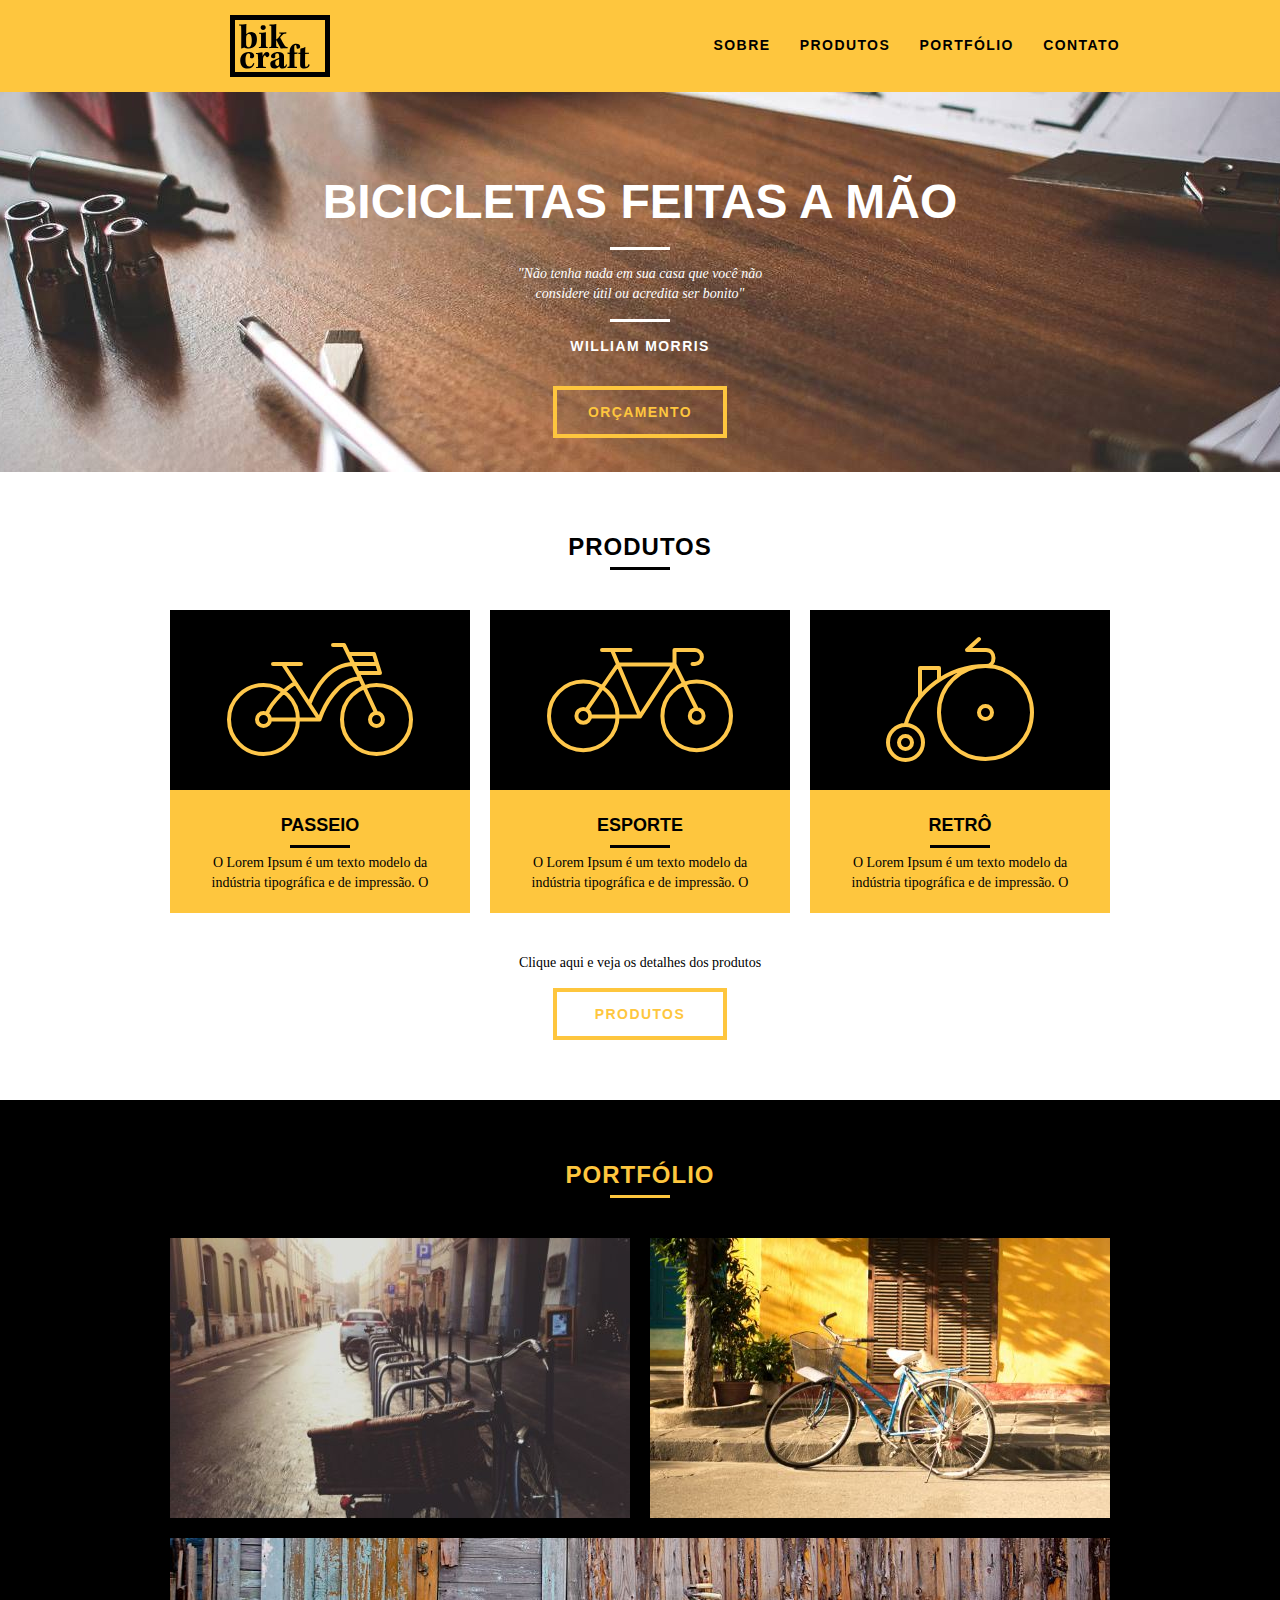
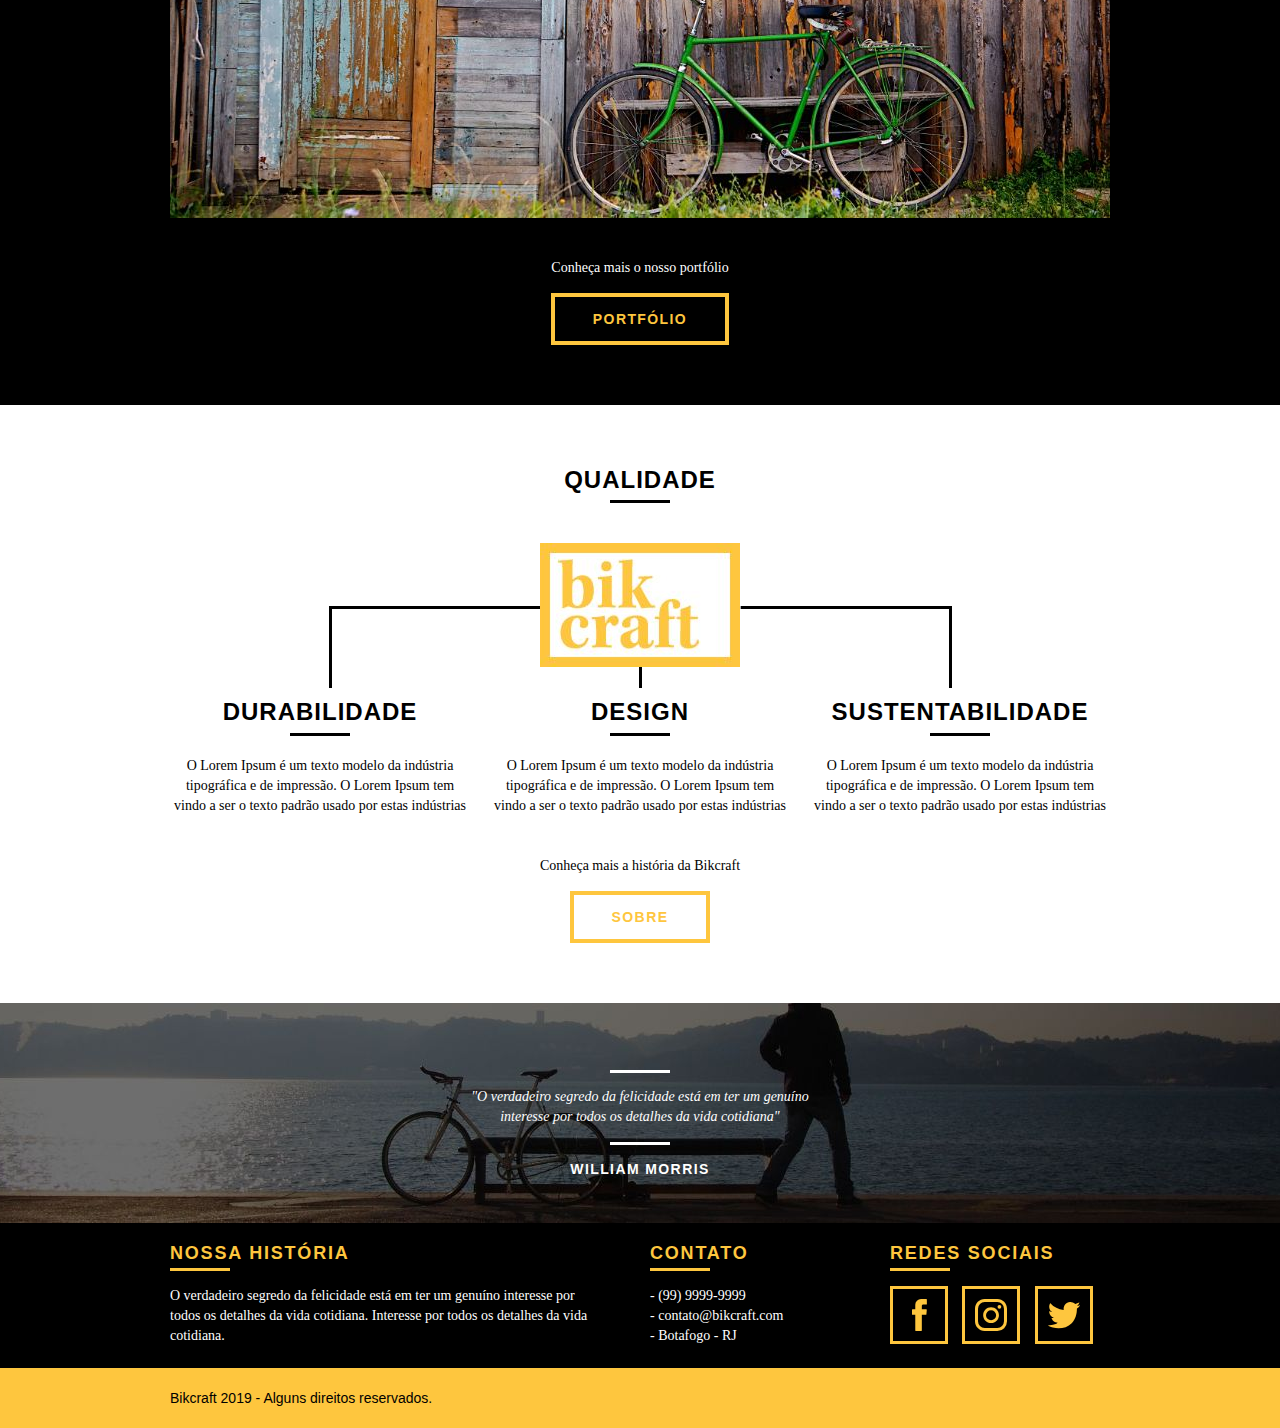
==== index.html @ 3cb81346 "Home: Footer completo" ====
<!DOCTYPE html>
<html lang="pt-br">
  <head>
    <meta charset="UTF-8" />
    <meta http-equiv="X-UA-Compatible" content="IE=edge" />
    <meta name="viewport" content="width=device-width, initial-scale=1.0" />
    <title>Bikcraft</title>
    <link rel="stylesheet" href="css/normalize.css" />
    <link rel="stylesheet" href="css/reset.css" />
    <link rel="stylesheet" href="css/grid.css" />
    <link rel="stylesheet" href="css/style.css" />
  </head>
  <body>
    <header class="header">
      <div class="container">
        <a href="index.html" class="grid-4">
          <img src="img/bikcraft.svg" alt="Bikcraft" />
        </a>
        <nav class="header_menu" class="grid-12">
          <ul>
            <li><a href="sobre.html">Sobre</a></li>
            <li><a href="produtos.html">Produtos</a></li>
            <li><a href="portfolio.html">Portfólio</a></li>
            <li><a href="contato.html">Contato</a></li>
          </ul>
        </nav>
      </div>
    </header>
    <section class="introducao">
      <div class="container">
        <h1>Bicicletas feitas a mão</h1>
        <blockquote class="quote-externo">
          <p>
            "Não tenha nada em sua casa que você não considere útil ou acredita
            ser bonito"
          </p>
          <cite>William Morris</cite>
        </blockquote>
        <a href="contato.html" class="btn">Orçamento</a>
      </div>
    </section>
    <section class="produtos">
      <div class="container">
        <h2>Produtos</h2>
        <div class="grid-1-3">
          <div class="produtos-lista">
            <div class="imagem-produto">
              <img src="img/produtos/passeio.svg" alt="Passeio" />
            </div>
            <div class="descricao-produto">
              <h3>Passeio</h3>
              <p>
                O Lorem Ipsum é um texto modelo da indústria tipográfica e de
                impressão. O
              </p>
            </div>
          </div>
        </div>

        <div class="grid-1-3">
          <div class="produtos-lista">
            <div class="imagem-produto">
              <img src="img/produtos/esporte.svg" alt="Esporte" />
            </div>
            <div class="descricao-produto">
              <h3>Esporte</h3>
              <p>
                O Lorem Ipsum é um texto modelo da indústria tipográfica e de
                impressão. O
              </p>
            </div>
          </div>
        </div>

        <div class="grid-1-3">
          <div class="produtos-lista">
            <div class="imagem-produto">
              <img src="img/produtos/retro.svg" alt="Retrô" />
            </div>
            <div class="descricao-produto">
              <h3>Retrô</h3>
              <p>
                O Lorem Ipsum é um texto modelo da indústria tipográfica e de
                impressão. O
              </p>
            </div>
          </div>
        </div>

        <div class="grid-16 call-action">
          <p>Clique aqui e veja os detalhes dos produtos</p>
          <a href="produtos.html" class="btn btn-preto">Produtos</a>
        </div>
      </div>
    </section>
    <section class="portfolio">
      <div class="container">
        <h2>Portfólio</h2>
        <div class="grid-8">
          <img src="img/portfolio/retro.jpg" alt="Bicicleta Retrô" />
        </div>
        <div class="grid-8">
          <img src="img/portfolio/passeio.jpg" alt="Bicicleta Passeio" />
        </div>
        <div class="grid-16">
          <img src="img/portfolio/esporte.jpg" alt="Bicicleta Esporte" />
        </div>
        <div class="grid-16 call-action">
          <p>Conheça mais o nosso portfólio</p>
          <a href="portfolio.html" class="btn">Portfólio</a>
        </div>
      </div>
    </section>
    <section class="qualidade container">
      <h2>Qualidade</h2>
      <img src="img/bikcraft.jpg" alt="Linhas" />
      <div class="lista-qualidade">
        <div class="grid-1-3">
          <h3>Durabilidade</h3>
          <p>
            O Lorem Ipsum é um texto modelo da indústria tipográfica e de
            impressão. O Lorem Ipsum tem vindo a ser o texto padrão usado por
            estas indústrias
          </p>
        </div>
        <div class="grid-1-3">
          <h3>Design</h3>
          <p>
            O Lorem Ipsum é um texto modelo da indústria tipográfica e de
            impressão. O Lorem Ipsum tem vindo a ser o texto padrão usado por
            estas indústrias
          </p>
        </div>
        <div class="grid-1-3">
          <h3>Sustentabilidade</h3>
          <p>
            O Lorem Ipsum é um texto modelo da indústria tipográfica e de
            impressão. O Lorem Ipsum tem vindo a ser o texto padrão usado por
            estas indústrias
          </p>
        </div>
      </div>

      <div class="grid-16 call-action">
        <p>Conheça mais a história da Bikcraft</p>
        <a href="sobre.html" class="btn btn-preto">Sobre</a>
      </div>
    </section>
    <section class="quebra-texto">
      <blockquote class="quote-externo container">
        <p>
          "O verdadeiro segredo da felicidade está em ter um genuíno<br />
          interesse por todos os detalhes da vida cotidiana"
        </p>
        <cite>William Morris</cite>
      </blockquote>
    </section>
    <footer>
      <div class="footer">
        <div class="container">
          <div class="grid-8 footer-historia">
            <h3>Nossa história</h3>
            <p>
              O verdadeiro segredo da felicidade está em ter um genuíno
              interesse por todos os detalhes da vida cotidiana. Interesse por
              todos os detalhes da vida cotidiana.
            </p>
          </div>

          <div class="grid-4 footer-contato">
            <h3>Contato</h3>
            <ul>
              <li>- (99) 9999-9999</li>
              <li>- contato@bikcraft.com</li>
              <li>- Botafogo - RJ</li>
            </ul>
          </div>

          <div class="grid-4 footer-redes">
            <h3>Redes sociais</h3>
            <ul>
              <li>
                <a href="http://facebook.com/" target="_blank"
                  ><img src="img/redes-sociais/facebook.svg" alt="Facebook"
                /></a>
              </li>
              <li>
                <a href="http://instagram.com/" target="_blank"
                  ><img src="img/redes-sociais/instagram.svg" alt="Instagram"
                /></a>
              </li>
              <li>
                <a href="http://twitter.com/" target="_blank"
                  ><img src="img/redes-sociais/twitter.svg" alt="Twitter"
                /></a>
              </li>
            </ul>
          </div>
        </div>
      </div>

      <div class="copy">
        <div class="container">
          <p class="grid-16">Bikcraft 2019 - Alguns direitos reservados.</p>
        </div>
      </div>
    </footer>
  </body>
</html>
---- css/grid.css ----
*, *:before, *:after {
  -webkit-box-sizing: border-box; 
  -moz-box-sizing: border-box; 
  box-sizing: border-box;
}

.container {
	width: 960px;
	margin: 0 auto;
	padding: 0px;
	position: relative;
}

.container:after, .container:before {
	content: " ";
	display: table;
}

.container:after {
	clear: both;
}

.grid-1, .grid-2, .grid-3, .grid-4, .grid-5, .grid-6, .grid-7, .grid-8, .grid-9, .grid-10, .grid-11, .grid-12, .grid-13, .grid-14, .grid-15, .grid-16, .grid-1-3 {
	float: left;
	margin-left: 10px;
	margin-right: 10px;
}

.grid-1 	{width: 40px;}
.grid-2 	{width: 100px;}
.grid-3 	{width: 160px;}
.grid-4 	{width: 220px;}
.grid-5 	{width: 280px;}
.grid-6 	{width: 340px;}
.grid-7 	{width: 400px;}
.grid-8 	{width: 460px;}
.grid-9 	{width: 520px;}
.grid-10 	{width: 580px;}
.grid-11 	{width: 640px;}
.grid-12 	{width: 700px;}
.grid-13 	{width: 760px;}
.grid-14 	{width: 820px;}
.grid-15 	{width: 880px;}
.grid-16 	{width: 940px;}
.grid-1-3	{width: 300px;}
---- css/style.css ----
:root {
    --yellow: #FEC63E;
    --black: #000;
    --white: #FFF;
}

body {
    font-family: Arial, Helvetica, sans-serif;
}

a {
    transition: ease-in-out 0.3s;
}

p {
    font-family: Georgia, 'Times New Roman', Times, serif;
    font-size: 14px;
    line-height: 20px;
    color: var(--white);
}

h2, h3 {
    font-size: 24px;
    font-weight: bold;
    line-height: 30px;
    letter-spacing: 1px;
    text-transform: uppercase;
    text-align: center;
    margin-bottom: 40px;
}

h3 {
    text-align: unset;
}

h2::after, h3::after {
    content: '';
    display: block;
    width: 60px;
    height: 3px;
    background: var(--black);
    margin: 5px auto;
}


section:not(.introducao, .quebra-texto) {
    padding: 60px 0;
}

img {
    display: block;
    margin: 0 auto;
}

.btn {
    padding: 12px 31px;
    background-color: transparent;
    border: solid 4px var(--yellow);
    text-transform: uppercase;
    font-size: 14px;
    line-height: 20px;
    color: var(--yellow);
    font-weight: bold;
    letter-spacing: .1em;
    transition: ease-in-out 0.3s;
    display: inline-block;
}

.btn:hover {
    border-color: var(--white);
    color: var(--white);
}

.btn.btn-preto:hover {
    border-color: var(--black);
    color: var(--black);
}

.header {
    position: fixed;
    top: 0;
    width: 100%;
    background-color: var(--yellow);
    padding: 15px 0;
    z-index: 200;
}

.header_menu {
    text-align: right;
}

.header_menu ul li {
    display: inline-block;
    margin-left: 25px;
    margin-top: 20px;
}

.header_menu ul li a {
    color: var(--black);
    font-weight: bold;
    text-transform: uppercase;
    letter-spacing: .1em;
    font-size: 14px;
    line-height: 20px;
    padding: 10px 0;
}

.header_menu ul li a:hover {
    color: var(--white);
}

.introducao {
    width: 100%;
    height: 380px;
    background: url("../img/bg.jpg") no-repeat center;
    background-size: cover;
    margin-top: 92px;
    text-align: center;
}

.introducao h1 {
    color: var(--white);
    text-transform: uppercase;
    font-weight: bold;
    font-size: 48px;
    line-height: 60px;
    margin-top: 80px;
}

.quote-externo {
    max-width: 262px;
    margin: 12px auto;
    font-style: italic;
}

.quote-externo p::before, .quote-externo p::after {
    content: '';
    display: block;
    width: 60px;
    height: 3px;
    background: var(--white);
    margin: 14.5px auto;
}

.quote-externo cite {
    display: block;
    font-family: Arial, Helvetica, sans-serif;
    font-size: 14px;
    font-weight: bold;
    line-height: 20px;
    letter-spacing: .1em;
    font-style: normal;
    color: var(--white);
    text-transform: uppercase;
    margin-bottom: 30px;
}

.produtos .imagem-produto{
    background-color: var(--black);
    padding: 20px;
    text-align: center;
}

.produtos .descricao-produto {
    padding: 20px;
    text-align: center;
    background-color: var(--yellow);
}

.produtos .descricao-produto h3 {
    margin-bottom: 0;
    font-size: 18px;
    letter-spacing: normal;
}

.produtos p {
    color: var(--black);
    line-height: 20px;
}

.call-action {
    padding-top: 20px;
    text-align: center;
    clear: both;
}

.call-action p {
    margin: 20px 0 15px 0;
    line-height: 20px;
}

.call-action .btn{
    padding: 12px 38px;
}

.portfolio {
    width: 100%;
    background-color: var(--black);
}

.portfolio h2 {
    color: var(--yellow);
    margin-bottom: 20px;
}
.portfolio h2::after {
    background-color: var(--yellow);
}

.portfolio img:last-child {
    margin-top: 20px;
}

.qualidade::before {
    content: '';
    width: 634px;
    height: 83px;
    display: block;
    background: url("../img/linhas.svg") no-repeat center;
    position: absolute;
    top: 200px;
    right: 162.5px;
    z-index: -1;
}

.qualidade p {
    color: var(--black);
}

.qualidade h3 {
    margin-bottom: 20px;
}
.qualidade h3::after {
    margin: 6px auto;
}

.qualidade .lista-qualidade div {
    text-align: center;
    padding-top: 30px;
}

.quebra-texto {
    width: 100%;
    height: 220px;
    background: url("../img/bg-footer.jpg") no-repeat center;
    background-size: cover;
    text-align: center;
    padding-top: 40px;
}

.quebra-texto .quote-externo {
    max-width: 400px;
}

.footer {
    width: 100%;
    padding: 20px 0;
    background-color: var(--black);
    color: var(--white);
}

.footer h3 {
    font-size: 18px;
    line-height: 20px;
    letter-spacing: .1em;
    color: var(--yellow);
    margin-bottom: 15px;
}

.footer h3::after {
    margin: 5px 0 12px 0;
    background-color: var(--yellow);
}

.footer .footer-historia {
    padding-right: 40px;
}

.footer .footer-contato ul li {
    font-family: Georgia, 'Times New Roman', Times, serif;
    font-size: 14px;
    line-height: 20px;
}

.footer .footer-redes ul li {
    display: inline-block;
    margin-right: 10px;
}
.footer .footer-redes ul li a{
    border: 3px solid var(--yellow);
    display: block;
    padding: 10px;
}

.footer .footer-redes ul li a:hover{
    border-color: var(--white);
}

.copy {
    width: 100%;
    background-color: var(--yellow);
    padding: 20px 0;
}

.copy p{
    color: var(--black);
    font-family: Arial, Helvetica, sans-serif;
}
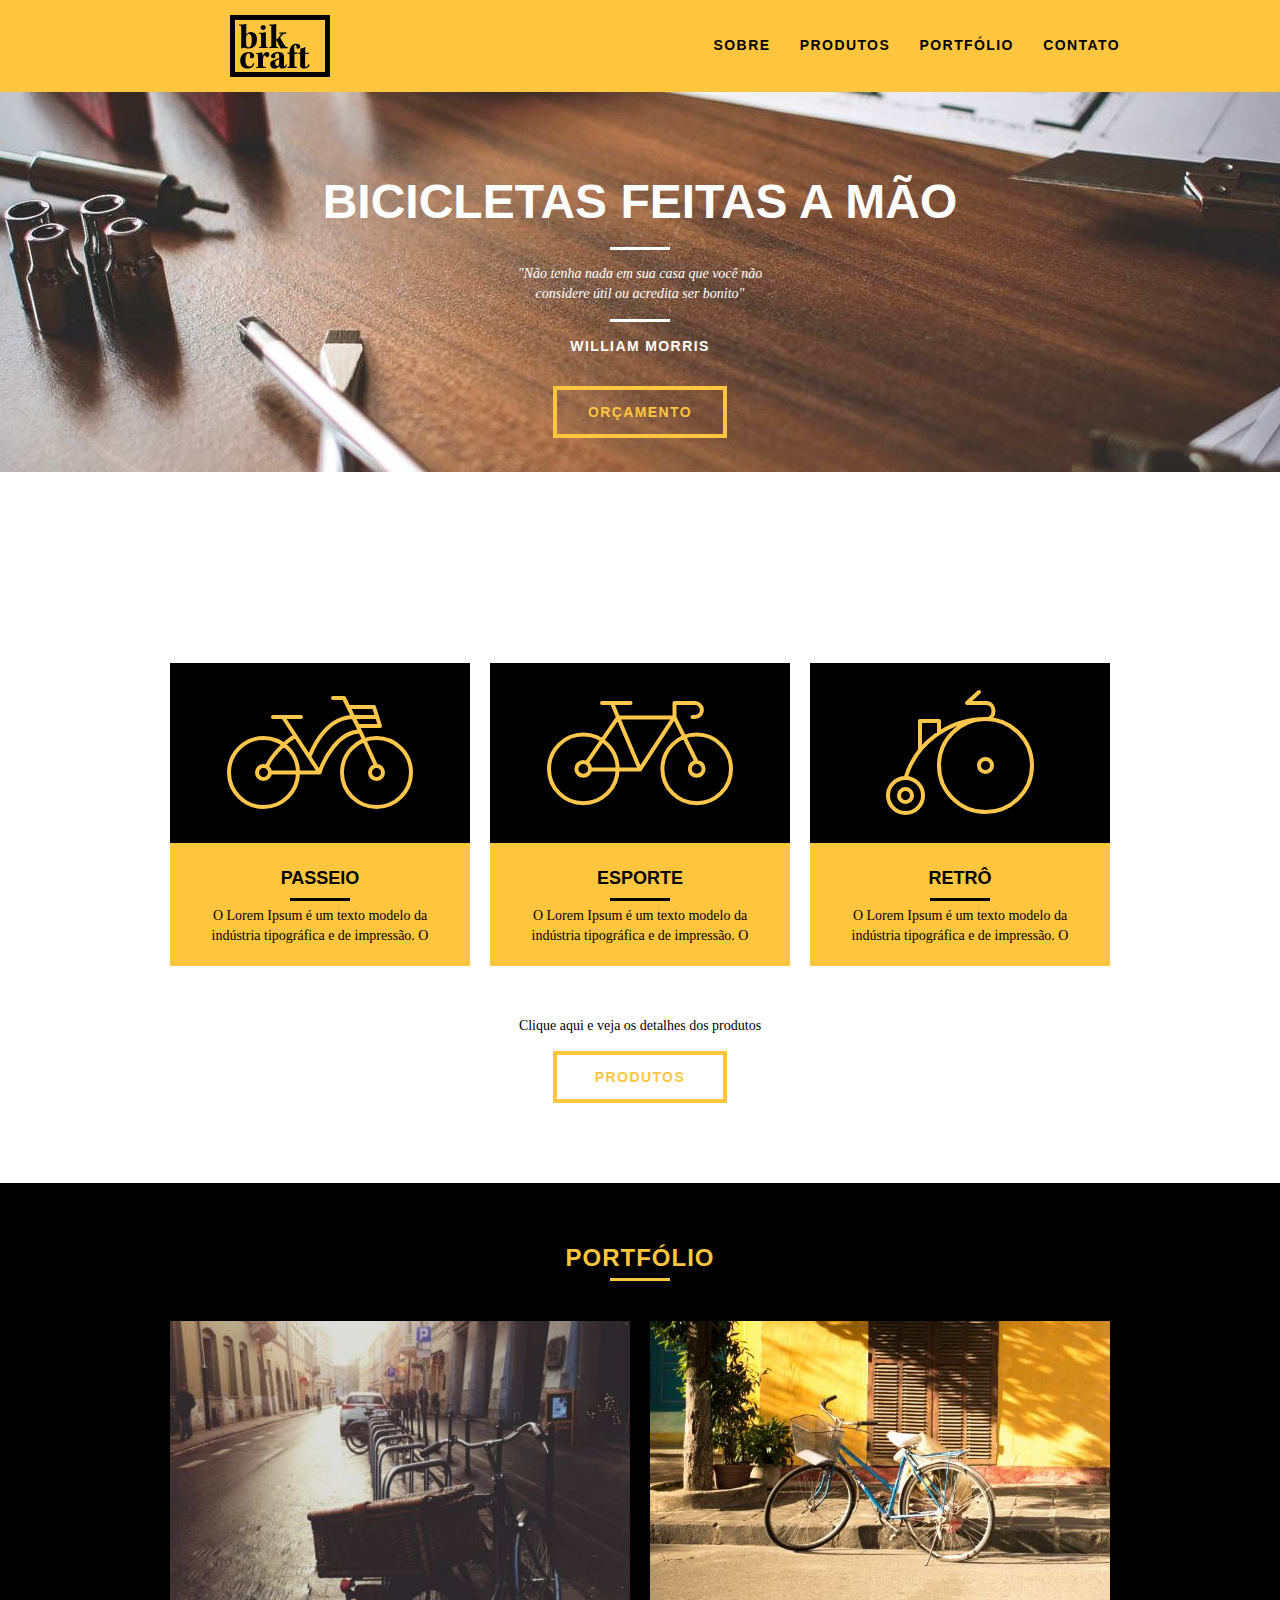
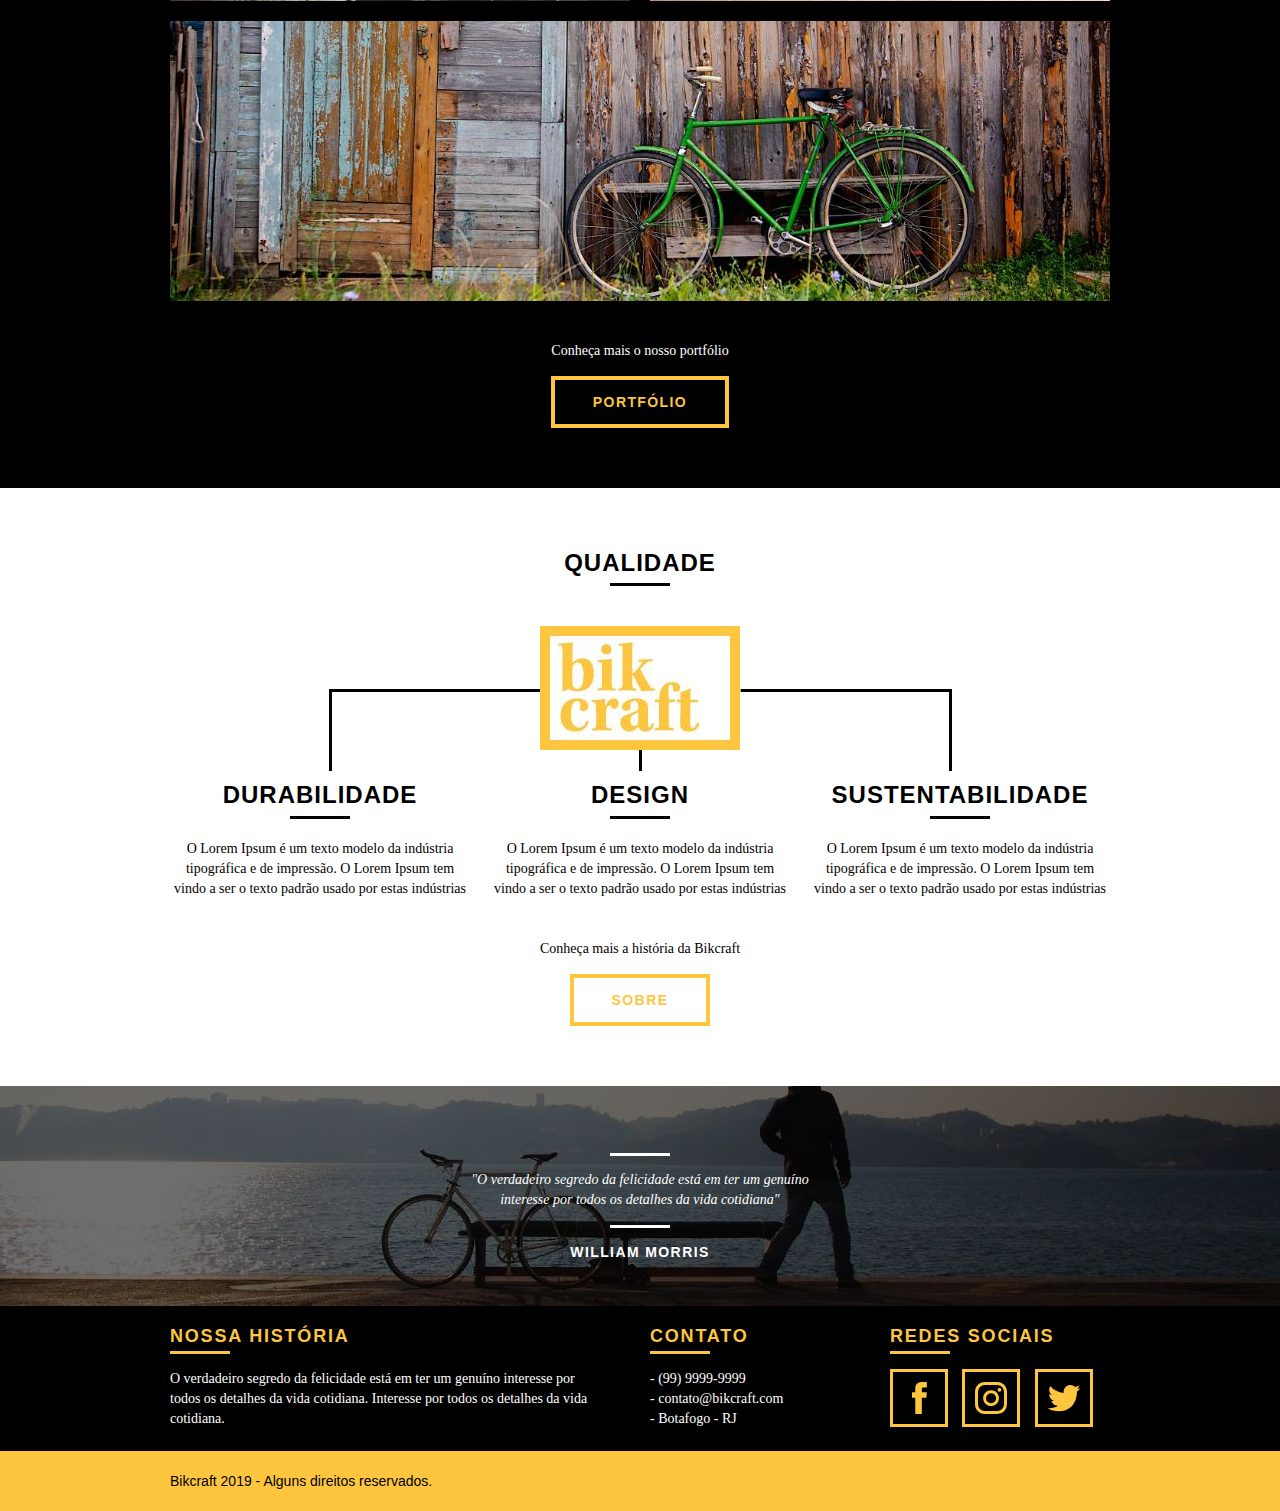
==== commit e7cb4491: "Página produtos: Informações" ====
--- a/index.html
+++ b/index.html
@@ -39,6 +39,7 @@
         <a href="contato.html" class="btn">Orçamento</a>
       </div>
     </section>
+    <div id="padding-section">
     <section class="produtos">
       <div class="container">
         <h2>Produtos</h2>
@@ -146,6 +147,7 @@
         <a href="sobre.html" class="btn btn-preto">Sobre</a>
       </div>
     </section>
+  </div>
     <section class="quebra-texto">
       <blockquote class="quote-externo container">
         <p>
--- a/css/style.css
+++ b/css/style.css
@@ -43,7 +43,7 @@
 }
 
 
-section:not(.introducao, .quebra-texto) {
+#padding-section section  {
     padding: 60px 0;
 }
 
@@ -109,6 +109,8 @@
     color: var(--white);
 }
 
+ul li a.menu-ativo {color: var(--white);}
+
 .introducao {
     width: 100%;
     height: 380px;
@@ -208,6 +210,10 @@
 
 .portfolio img:last-child {
     margin-top: 20px;
+}
+
+.qualidade {
+    padding: 60px 0;
 }
 
 .qualidade::before {
@@ -304,4 +310,198 @@
 .copy p{
     color: var(--black);
     font-family: Arial, Helvetica, sans-serif;
-}+}
+
+
+/* PÁGINA SOBRE */
+
+.sobre-introducao {
+    width: 100%;
+    height: 160px;
+    background: url("../img/bg-sobre.jpg") no-repeat center;
+    background-size: cover;
+    margin-top: 92px;
+    text-align: center;
+    padding: 40px 0;
+}
+
+.introducao-pags h1{
+    text-transform: uppercase;
+    font-size: 36px;
+    line-height: 40px;
+    font-weight: bold;
+    color: var(--white);
+}
+
+.introducao-pags h1::after{
+    content: '';
+    display: block;
+    width: 60px;
+    height: 3px;
+    background: var(--white);
+    margin: 5px auto 10px auto;
+}
+
+.sobre h2, .sobre h2::after {
+    text-align: start;
+    margin: 5px 0 10px 0;
+}
+
+.sobre div:first-child {
+    padding-right: 81px;
+    padding-bottom: 50px;
+}
+
+.sobre p{
+    font-size: 18px;
+    line-height: 25px;
+    color: var(--black);
+}
+
+.sobre ul{
+    font-family: Georgia, 'Times New Roman', Times, serif;
+    font-size: 18px;
+    line-height: 25px;
+}
+
+#sobre section.sobre {
+padding: 60px 0 10px 0;
+}
+
+/* PÁGINA PRODUTOS */
+
+.produtos h2 {
+    color: var(--white);
+    text-transform: uppercase;
+    font-weight: bold;
+    font-size: 36px;
+    letter-spacing: .1em;
+    line-height: 40px;
+}
+
+.produtos h2::after, .produtos h2::before {
+    content: '';
+    display: block;
+    width: 60px;
+    height: 3px;
+    background: var(--white);
+    margin: 5px auto;
+}
+
+.produtos-introducao {
+    width: 100%;
+    height: 160px;
+    background: url("../img/bg-produtos.jpg") no-repeat center;
+    background-size: cover;
+    margin-top: 92px;
+    text-align: center;
+    padding: 40px 0;
+}
+
+.produtos {
+    padding-top: 60px;
+}
+
+.produtos div {
+    padding: 10px 0;
+}
+
+.produtos .imagem-passeio {
+    background: url("../img/produtos/passeio-1.jpg") no-repeat center;
+    height: 280px;
+    text-align: center;
+    padding: 120px;
+}
+
+.produtos .icon-passeio {
+    background: url("../img/produtos/passeio.svg") no-repeat center;
+    background-color: var(--black);
+    height: 280px;
+}
+
+.produtos .imagem-passeio2 {
+    background: url("../img/produtos/passeio-2.jpg") no-repeat center;
+    background-color: var(--black);
+    height: 280px;
+}
+
+.produtos .texto-info {
+    background-color: var(--black);
+    padding: 0;
+}
+
+.produtos .texto-info p{
+    color: var(--white);
+    padding: 30px 30px 60px 30px;
+    line-height: 25px;
+    font-size: 18px;
+    height: 180px;
+}
+
+div .infos-produto {
+    padding: 0;
+    overflow: auto;
+}
+
+.infos-produto ul li{
+    float: left;
+    background-color: var(--yellow);
+    text-align: center;
+    text-transform: uppercase;
+    font-size: 18px;
+    font-weight: bold;
+    line-height: 20px;
+    width: 229px;
+    height: 49px;
+    padding: 15px 0;
+}
+
+.infos-produto ul li:nth-child(1), .infos-produto ul li:nth-child(2){
+    margin-bottom: 2px;
+}
+
+.infos-produto ul li:nth-child(even){  /* impares */
+    margin-left: 2px;
+}
+
+/* esporte */
+
+.produtos .imagem-esporte {
+    background: url("../img/produtos/esporte-1.jpg") no-repeat center;
+    height: 280px;
+    text-align: center;
+    padding: 120px;
+}
+
+.produtos .icon-esporte {
+    background: url("../img/produtos/esporte.svg") no-repeat center;
+    background-color: var(--black);
+    height: 280px;
+}
+
+.produtos .imagem-esporte2 {
+    background: url("../img/produtos/esporte-2.jpg") no-repeat center;
+    background-color: var(--black);
+    height: 280px;
+}
+
+/* retro */
+
+.produtos .imagem-retro {
+    background: url("../img/produtos/retro-1.jpg") no-repeat center;
+    height: 280px;
+    text-align: center;
+    padding: 120px;
+}
+
+.produtos .icon-retro {
+    background: url("../img/produtos/retro.svg") no-repeat center;
+    background-color: var(--black);
+    height: 280px;
+}
+
+.produtos .imagem-retro2 {
+    background: url("../img/produtos/retro-2.jpg") no-repeat center;
+    background-color: var(--black);
+    height: 280px;
+}
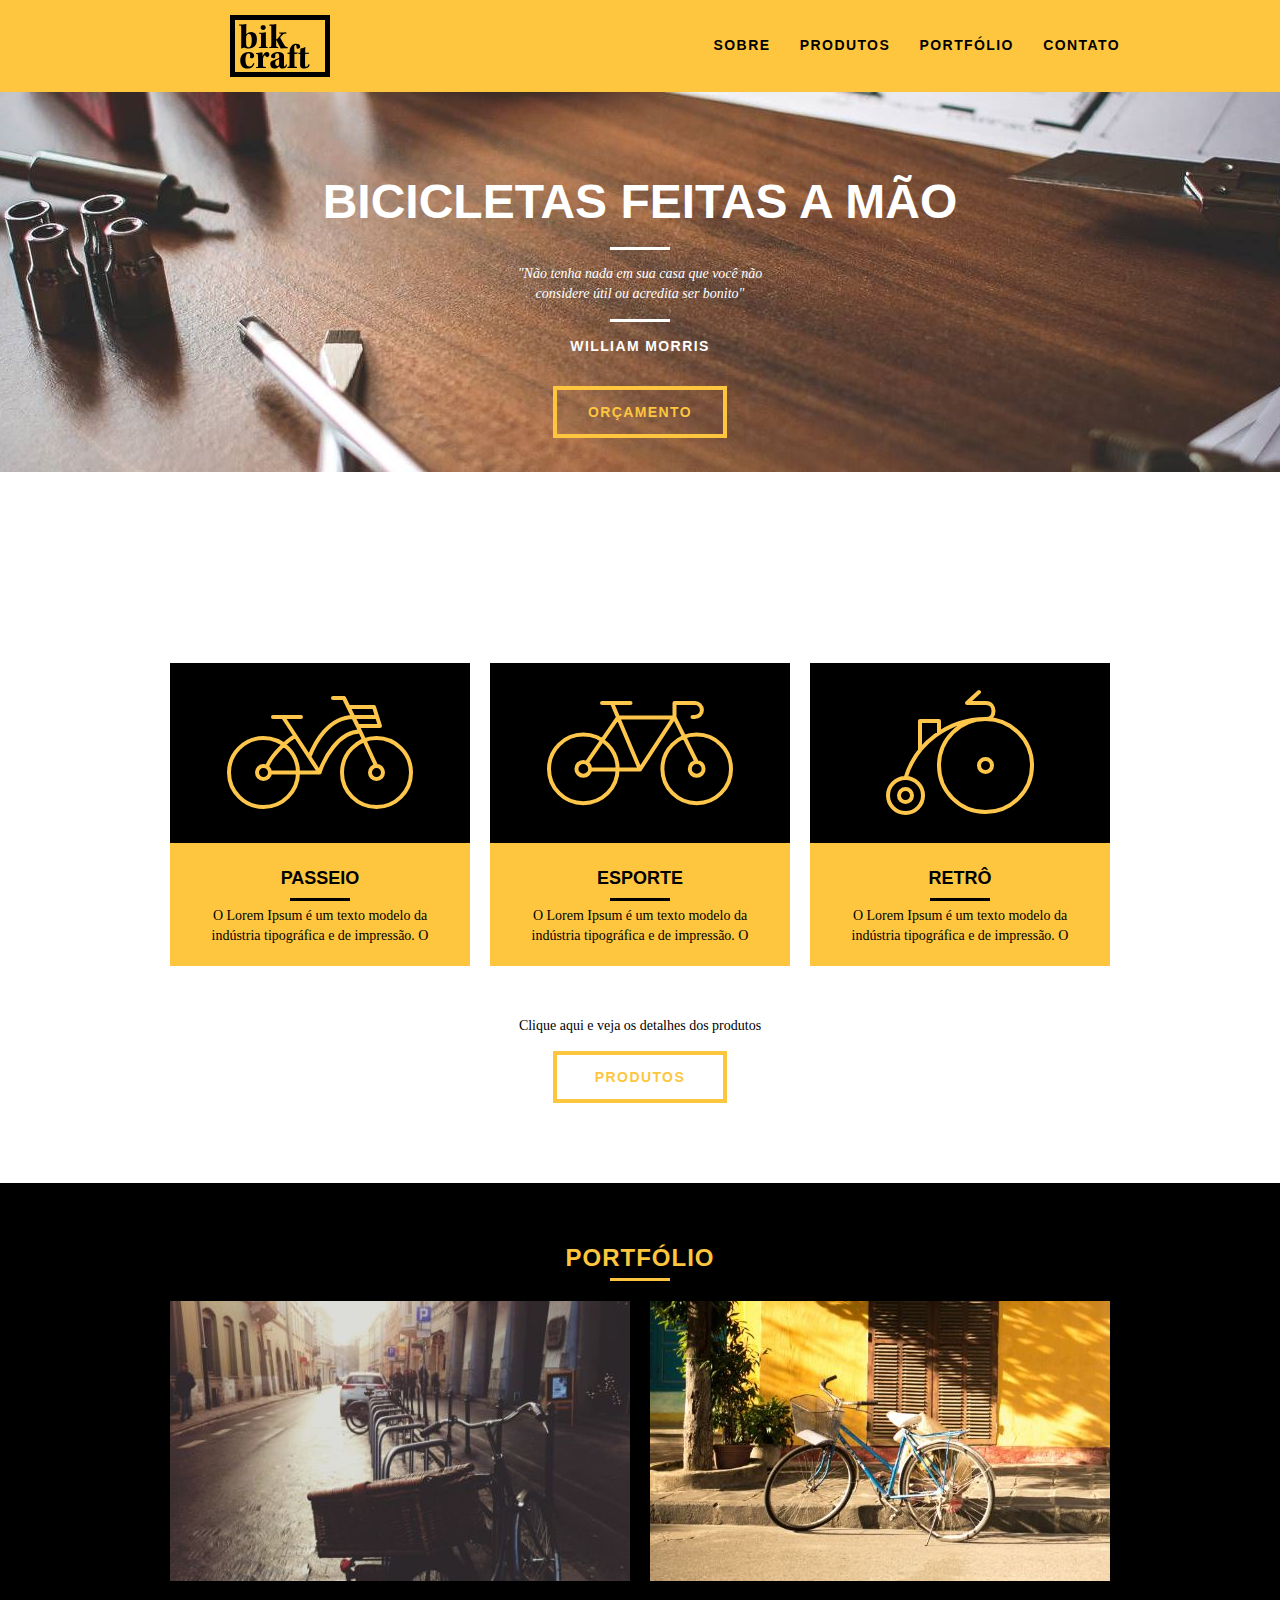
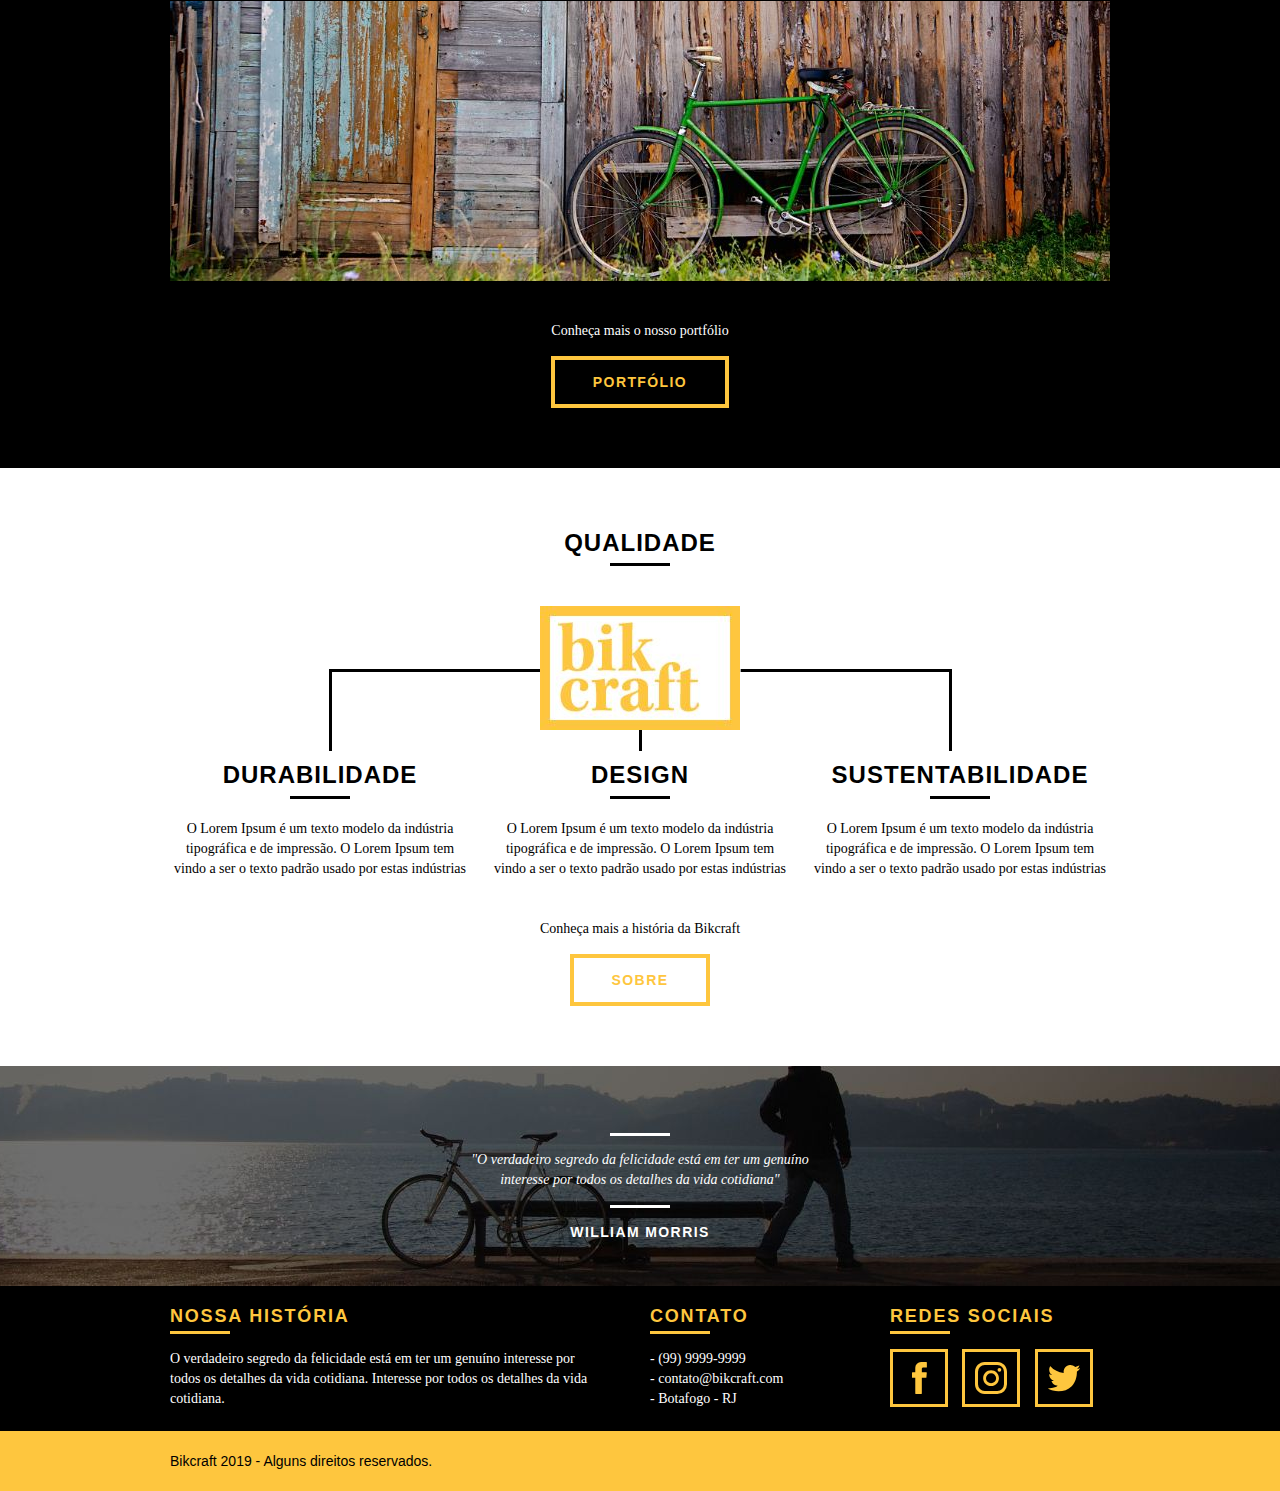
==== commit 57237f34: "Página de portfolio" ====
--- a/index.html
+++ b/index.html
@@ -104,7 +104,7 @@
           <img src="img/portfolio/passeio.jpg" alt="Bicicleta Passeio" />
         </div>
         <div class="grid-16">
-          <img src="img/portfolio/esporte.jpg" alt="Bicicleta Esporte" />
+          <img src="img/portfolio/esporte.jpg" alt="Bicicleta Esporte" class="img-esporte"/>
         </div>
         <div class="grid-16 call-action">
           <p>Conheça mais o nosso portfólio</p>
--- a/css/style.css
+++ b/css/style.css
@@ -208,7 +208,7 @@
     background-color: var(--yellow);
 }
 
-.portfolio img:last-child {
+img.img-esporte {
     margin-top: 20px;
 }
 
@@ -505,3 +505,141 @@
     background-color: var(--black);
     height: 280px;
 }
+
+/* orcamento */
+
+.orcamento {
+    padding: 40px 0;
+    margin-top: 60px;
+    background-color: var(--black);
+    width: 100%;
+}
+.orcamento h2 {
+    color: var(--yellow);
+}
+.orcamento h2::after {
+    background-color: var(--yellow);
+}
+.form {
+    padding-right: 60px;
+}
+.form label {
+    display: block;
+    color: var(--white);
+    font-family: Georgia, 'Times New Roman', Times, serif;
+    font-size: 18px;
+    line-height: 25px;
+    margin-bottom: 5px;
+}
+.form input {
+    display: block;
+    width: 100%;
+    margin-bottom: 10px;
+    border: 4px solid var(--yellow);
+    background-color: transparent;
+    color: var(--white);
+    padding: 7px 10px;
+    outline: none;
+    font-size: 14px;
+    font-family: Georgia, 'Times New Roman', Times, serif;
+}
+.form textarea {
+    display: block;
+    height: 120px;
+    width: 100%;
+    margin-bottom: 10px;
+    border: 4px solid var(--yellow);
+    background-color: transparent;
+    color: var(--white);
+    padding: 7px 10px;
+    outline: none;
+    font-size: 14px;
+    font-family: Georgia, 'Times New Roman', Times, serif;
+}
+
+.form button.btn {
+    padding: 7px 40px;
+    margin-top: 10px;
+    cursor: pointer;
+    clear: both;
+}
+
+.orcamento-dados {
+    color: var(--white);
+}
+
+.orcamento-dados h3{
+    margin: 0;
+    font-size: 18px;
+    line-height: 25px;
+    color: var(--yellow);
+    font-weight: bold;
+}
+
+.orcamento-dados span{
+    display: block;
+    font-size: 18px;
+    line-height: 30px;
+    font-family: Georgia, 'Times New Roman', Times, serif;
+}
+
+.orcamento-dados .dados-email {
+    margin-bottom: 40px;
+}
+
+.orcamento-dados ul {
+    padding-right: 60px;
+}
+
+.orcamento-dados ul li {
+    font-family: Georgia, 'Times New Roman', Times, serif;
+    font-size: 14px;
+    padding: 10px 15px;
+}
+
+.orcamento-dados ul li:nth-child(odd) {
+    background-color: #1d1d1d;
+}
+
+
+.orcamento-dados p {
+    margin: 8px 0;
+}
+
+/* porfólio */
+
+.portfolio-introducao {
+    width: 100%;
+    height: 160px;
+    background: url("../img/bg-portfolio.jpg") no-repeat center;
+    background-size: cover;
+    margin-top: 92px;
+    text-align: center;
+    padding: 40px 0;
+}
+
+#portfolio .portfolio {
+    padding: 40px 0;
+}
+
+#portfolio .quote-clientes {
+    padding: 60px 0;
+    max-width: 460px;
+    margin: 0 auto;
+}
+
+#portfolio .quote-clientes p{
+    color: var(--black);
+    font-size: 18px;
+    line-height: 25px;
+    text-align: center;
+    font-style: italic;
+    margin-bottom: 20px;
+}
+
+#portfolio .quote-clientes cite{
+    font-weight: bold;
+    font-size: 18px;
+    float: right;
+    font-style: normal;
+}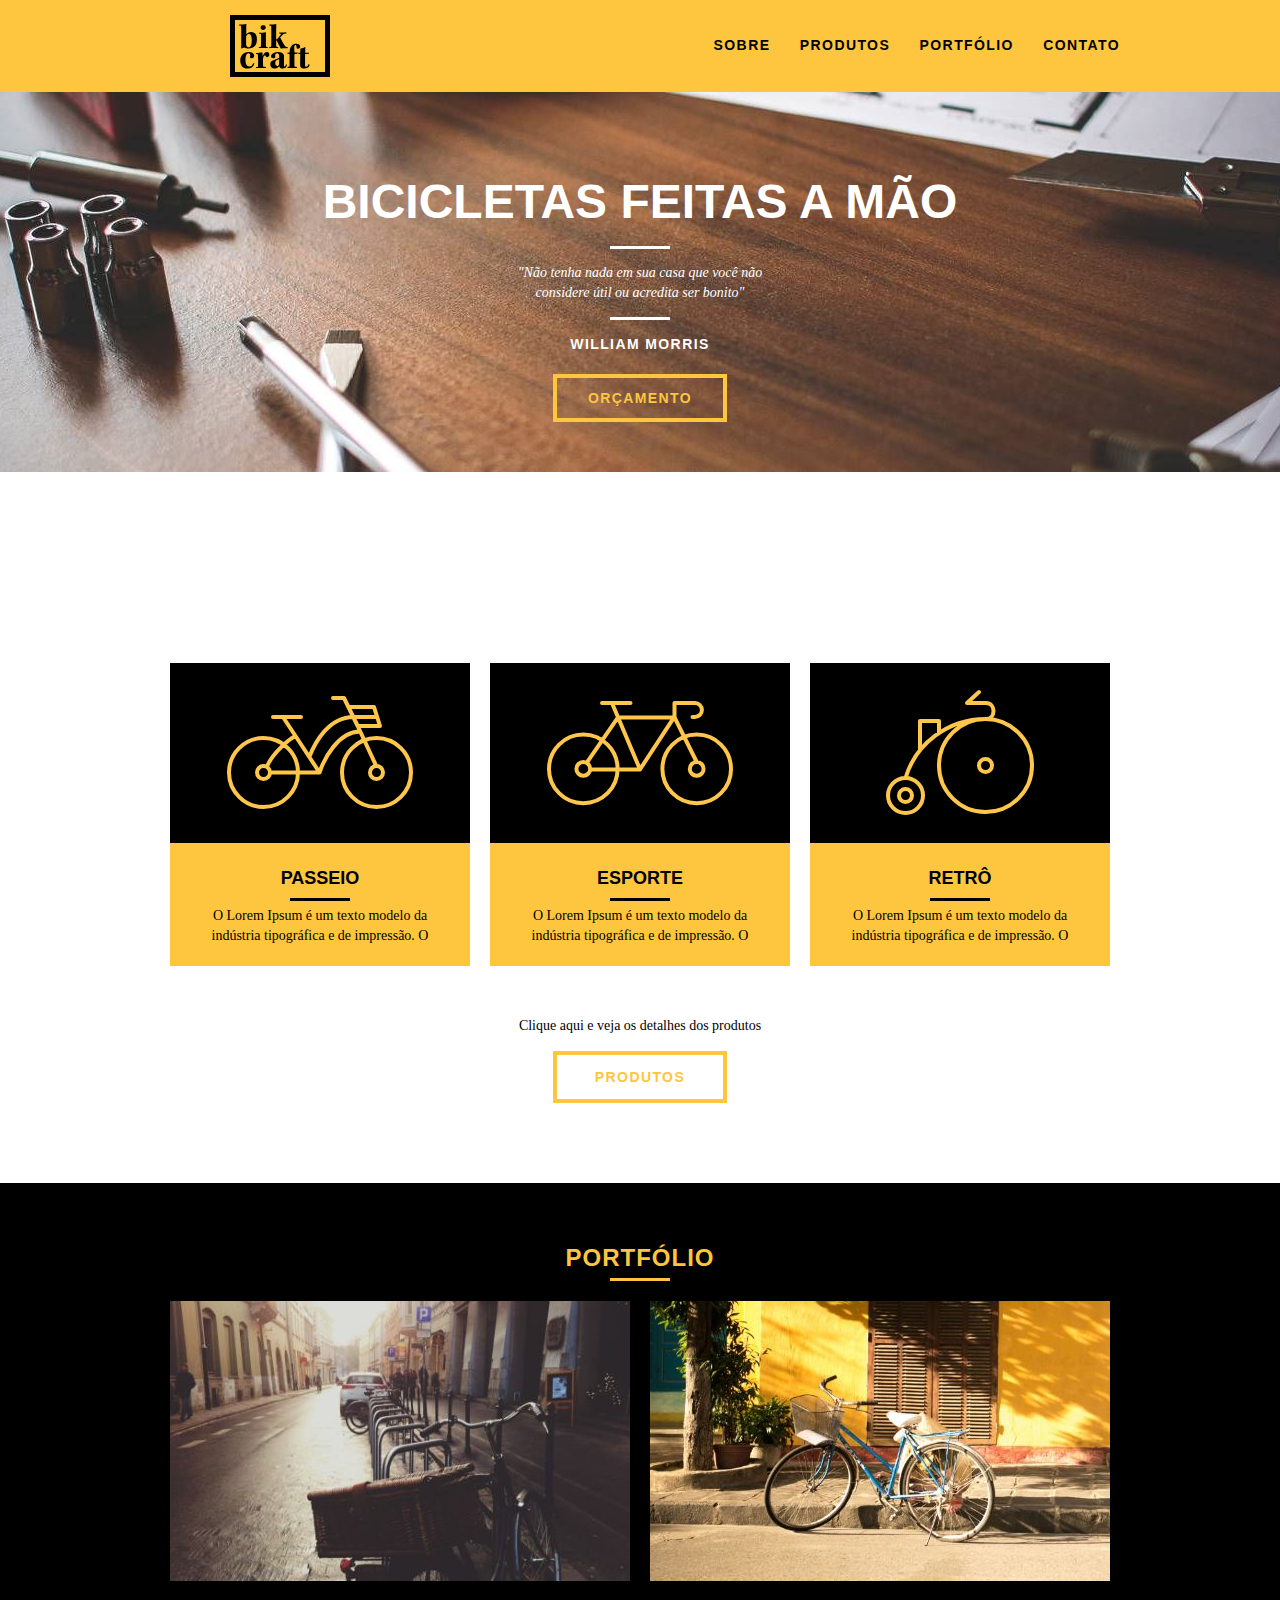
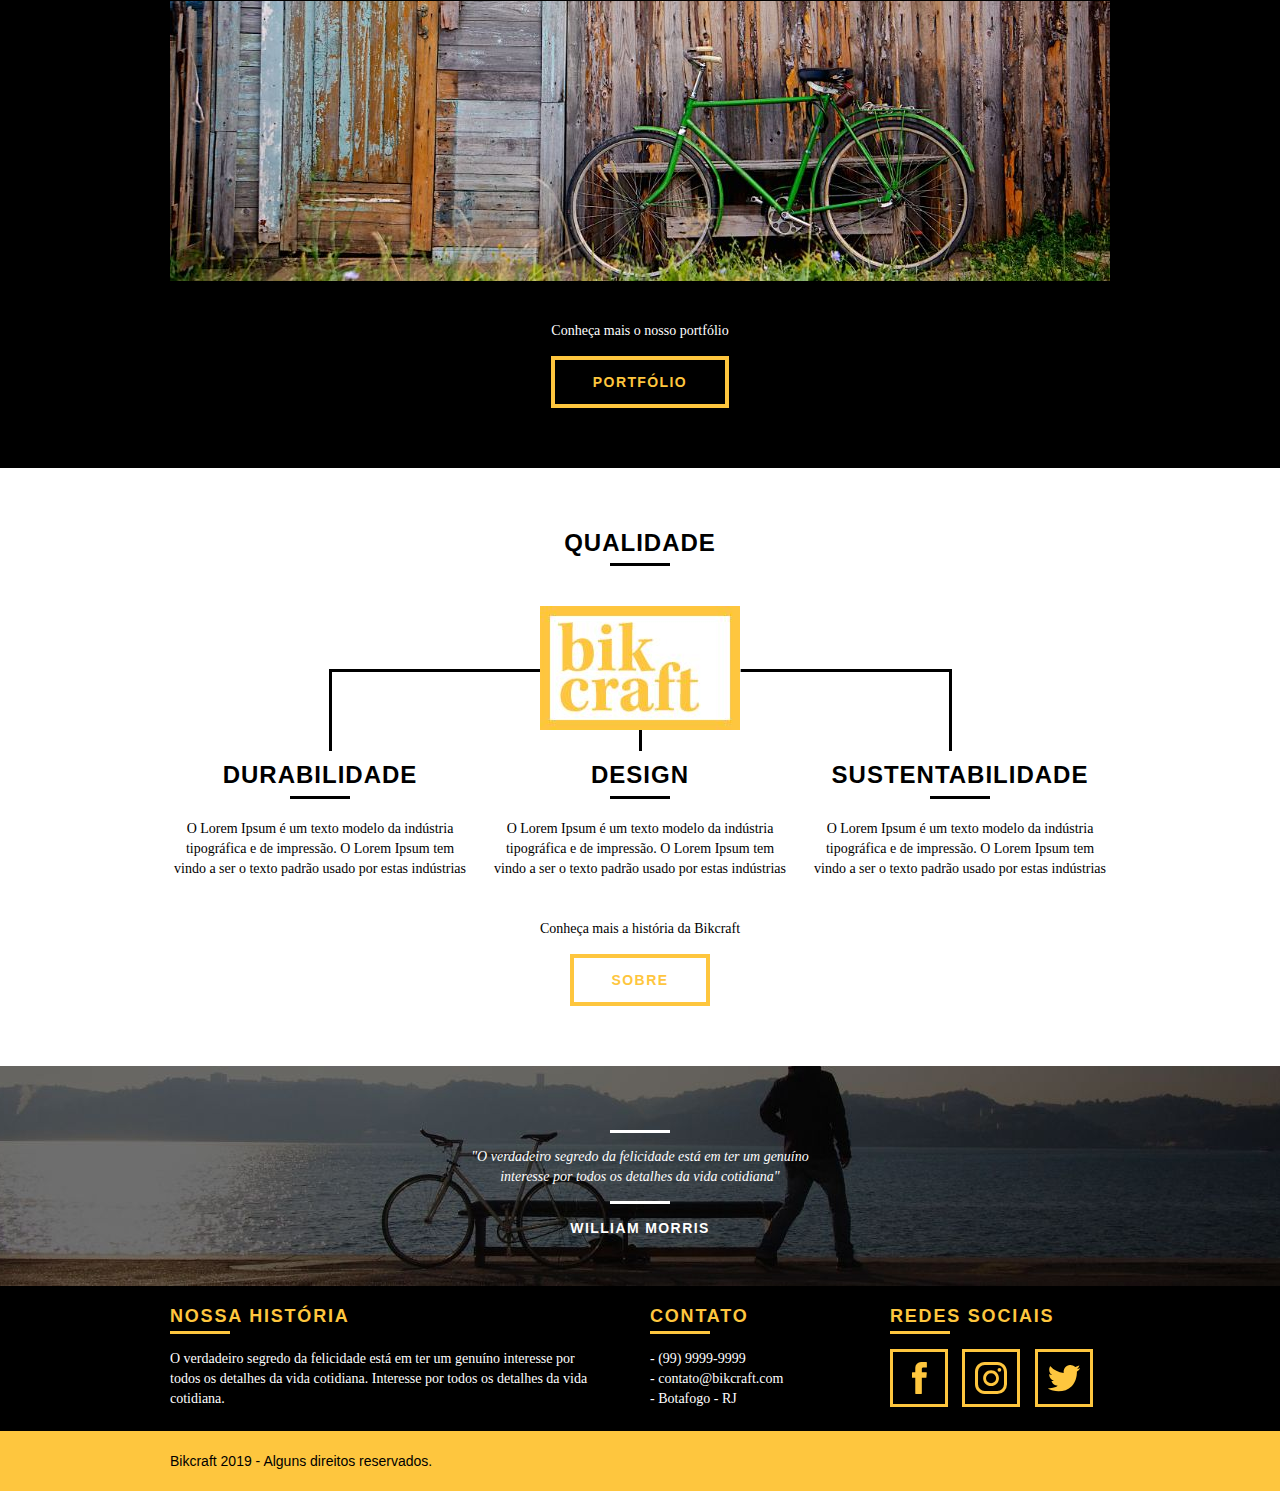
==== commit 361aaef3: "Responsivo do menu e header" ====
--- a/index.html
+++ b/index.html
@@ -9,6 +9,7 @@
     <link rel="stylesheet" href="css/reset.css" />
     <link rel="stylesheet" href="css/grid.css" />
     <link rel="stylesheet" href="css/style.css" />
+    <link rel="stylesheet" href="css/responsivo.css" />
   </head>
   <body>
     <header class="header">
--- a/css/grid.css
+++ b/css/grid.css
@@ -1,45 +1,84 @@
 *, *:before, *:after {
-  -webkit-box-sizing: border-box; 
-  -moz-box-sizing: border-box; 
-  box-sizing: border-box;
-}
-
-.container {
-	width: 960px;
-	margin: 0 auto;
-	padding: 0px;
-	position: relative;
-}
-
-.container:after, .container:before {
-	content: " ";
-	display: table;
-}
-
-.container:after {
-	clear: both;
-}
-
-.grid-1, .grid-2, .grid-3, .grid-4, .grid-5, .grid-6, .grid-7, .grid-8, .grid-9, .grid-10, .grid-11, .grid-12, .grid-13, .grid-14, .grid-15, .grid-16, .grid-1-3 {
-	float: left;
-	margin-left: 10px;
-	margin-right: 10px;
-}
-
-.grid-1 	{width: 40px;}
-.grid-2 	{width: 100px;}
-.grid-3 	{width: 160px;}
-.grid-4 	{width: 220px;}
-.grid-5 	{width: 280px;}
-.grid-6 	{width: 340px;}
-.grid-7 	{width: 400px;}
-.grid-8 	{width: 460px;}
-.grid-9 	{width: 520px;}
-.grid-10 	{width: 580px;}
-.grid-11 	{width: 640px;}
-.grid-12 	{width: 700px;}
-.grid-13 	{width: 760px;}
-.grid-14 	{width: 820px;}
-.grid-15 	{width: 880px;}
-.grid-16 	{width: 940px;}
-.grid-1-3	{width: 300px;}+	-webkit-box-sizing: border-box; 
+	-moz-box-sizing: border-box; 
+	box-sizing: border-box;
+  }
+  
+  .container {
+	  width: 960px;
+	  margin: 0 auto;
+	  padding: 0px;
+	  position: relative;
+  }
+  
+  .container:after, .container:before {
+	  content: " ";
+	  display: table;
+  }
+  
+  .container:after {
+	  clear: both;
+  }
+  
+  .grid-1, .grid-2, .grid-3, .grid-4, .grid-5, .grid-6, .grid-7, .grid-8, .grid-9, .grid-10, .grid-11, .grid-12, .grid-13, .grid-14, .grid-15, .grid-16, .grid-1-3 {
+	  float: left;
+	  margin-left: 10px;
+	  margin-right: 10px;
+  }
+  
+  .grid-1 	{width: 40px;}
+  .grid-2 	{width: 100px;}
+  .grid-3 	{width: 160px;}
+  .grid-4 	{width: 220px;}
+  .grid-5 	{width: 280px;}
+  .grid-6 	{width: 340px;}
+  .grid-7 	{width: 400px;}
+  .grid-8 	{width: 460px;}
+  .grid-9 	{width: 520px;}
+  .grid-10 	{width: 580px;}
+  .grid-11 	{width: 640px;}
+  .grid-12 	{width: 700px;}
+  .grid-13 	{width: 760px;}
+  .grid-14 	{width: 820px;}
+  .grid-15 	{width: 880px;}
+  .grid-16 	{width: 940px;}
+  .grid-1-3	{width: 300px;}
+  
+  @media only screen and (min-width: 788px) and (max-width: 979px) {
+  
+  .container {
+	  width: 768px;
+  }
+  
+  .grid-1	{width: 28px;}
+  .grid-2	{width: 76px;}
+  .grid-3	{width: 124px;}
+  .grid-4	{width: 172px;}
+  .grid-5	{width: 220px;}
+  .grid-6	{width: 268px;}
+  .grid-7	{width: 316px;}
+  .grid-8	{width: 364px;}
+  .grid-9	{width: 412px;}
+  .grid-10	{width: 460px;}
+  .grid-11	{width: 508px;}
+  .grid-12	{width: 556px;}
+  .grid-13	{width: 604px;}
+  .grid-14	{width: 652px;}
+  .grid-15	{width: 700px;}
+  .grid-16	{width: 748px;}
+  .grid-1-3	{width: 236px;}
+  
+  }
+  
+  @media only screen and (max-width: 787px) {
+  .container {
+	  width: 300px;
+  }
+  
+  .grid-1, .grid-2, .grid-3, .grid-4, .grid-5, .grid-6, .grid-7, .grid-8, .grid-9, .grid-10, .grid-11, .grid-12, .grid-13, .grid-14, .grid-15, .grid-16, .grid-1-3 {
+	  width: 300px;
+	  margin: 0 0 20px 0;
+	  float: none;
+  }
+  
+  }--- a/css/style.css
+++ b/css/style.css
@@ -50,10 +50,11 @@
 img {
     display: block;
     margin: 0 auto;
+    max-width: 100%;
 }
 
 .btn {
-    padding: 12px 31px;
+    padding: 10px 31px;
     background-color: transparent;
     border: solid 4px var(--yellow);
     text-transform: uppercase;
@@ -131,7 +132,7 @@
 
 .quote-externo {
     max-width: 262px;
-    margin: 12px auto;
+    margin: 10px auto;
     font-style: italic;
 }
 
@@ -141,7 +142,7 @@
     width: 60px;
     height: 3px;
     background: var(--white);
-    margin: 14.5px auto;
+    margin: 14px auto;
 }
 
 .quote-externo cite {
@@ -154,7 +155,7 @@
     font-style: normal;
     color: var(--white);
     text-transform: uppercase;
-    margin-bottom: 30px;
+    margin-bottom: 20px;
 }
 
 .produtos .imagem-produto{
@@ -520,10 +521,10 @@
 .orcamento h2::after {
     background-color: var(--yellow);
 }
-.form {
+#produtos .form {
     padding-right: 60px;
 }
-.form label {
+#produtos .form label {
     display: block;
     color: var(--white);
     font-family: Georgia, 'Times New Roman', Times, serif;
@@ -531,7 +532,7 @@
     line-height: 25px;
     margin-bottom: 5px;
 }
-.form input {
+#produtos .form input {
     display: block;
     width: 100%;
     margin-bottom: 10px;
@@ -543,7 +544,7 @@
     font-size: 14px;
     font-family: Georgia, 'Times New Roman', Times, serif;
 }
-.form textarea {
+#produtos .form textarea {
     display: block;
     height: 120px;
     width: 100%;
@@ -557,18 +558,18 @@
     font-family: Georgia, 'Times New Roman', Times, serif;
 }
 
-.form button.btn {
+#produtos .form button.btn {
     padding: 7px 40px;
     margin-top: 10px;
     cursor: pointer;
     clear: both;
 }
 
-.orcamento-dados {
-    color: var(--white);
-}
-
-.orcamento-dados h3{
+#produtos .orcamento-dados {
+    color: var(--white);
+}
+
+#produtos .orcamento-dados h3{
     margin: 0;
     font-size: 18px;
     line-height: 25px;
@@ -576,33 +577,33 @@
     font-weight: bold;
 }
 
-.orcamento-dados span{
+#produtos .orcamento-dados span{
     display: block;
     font-size: 18px;
     line-height: 30px;
     font-family: Georgia, 'Times New Roman', Times, serif;
 }
 
-.orcamento-dados .dados-email {
-    margin-bottom: 40px;
-}
-
-.orcamento-dados ul {
+#produtos .orcamento-dados span:nth-of-type(even) {
+    margin-bottom: 30px;
+}
+
+#produtos .orcamento-dados ul {
     padding-right: 60px;
 }
 
-.orcamento-dados ul li {
+#produtos .orcamento-dados ul li {
     font-family: Georgia, 'Times New Roman', Times, serif;
     font-size: 14px;
     padding: 10px 15px;
 }
 
-.orcamento-dados ul li:nth-child(odd) {
+#produtos .orcamento-dados ul li:nth-child(odd) {
     background-color: #1d1d1d;
 }
 
 
-.orcamento-dados p {
+#produtos .orcamento-dados p {
     margin: 8px 0;
 }
 
@@ -642,4 +643,116 @@
     font-size: 18px;
     float: right;
     font-style: normal;
+}
+
+/* contato */
+
+.contato-introducao {
+    width: 100%;
+    height: 160px;
+    background: url("../img/bg-contato.jpg") no-repeat center;
+    background-size: cover;
+    margin-top: 92px;
+    text-align: center;
+    padding: 40px 0;
+}
+
+.contato {
+    padding: 40px 0;
+}
+
+#contato-form {
+    padding-right: 60px;
+}
+
+#contato-form label{
+    display: block;
+    font-family: Georgia, 'Times New Roman', Times, serif;
+    font-size: 18px;
+    line-height: 25px;
+    margin-bottom: 5px;
+}
+
+#contato-form input {
+    display: block;
+    width: 100%;
+    margin-bottom: 10px;
+    border: 4px solid var(--yellow);
+    background-color: transparent;
+    padding: 7px 10px;
+    outline: none;
+    font-size: 14px;
+    font-family: Georgia, 'Times New Roman', Times, serif;
+}
+#contato-form textarea {
+    display: block;
+    height: 120px;
+    width: 100%;
+    margin-bottom: 10px;
+    border: 4px solid var(--yellow);
+    background-color: transparent;
+    padding: 7px 10px;
+    outline: none;
+    font-size: 14px;
+    font-family: Georgia, 'Times New Roman', Times, serif;
+}
+
+#contato-form button.btn {
+    padding: 7px 40px;
+    margin-top: 10px;
+    cursor: pointer;
+    clear: both;
+}
+
+#contato .contato-dados {
+    color: var(--black);
+}
+
+#contato .contato-dados h3{
+    margin: 0;
+    font-size: 18px;
+    line-height: 25px;
+    color: var(--yellow);
+    font-weight: bold;
+}
+
+#contato .contato-dados h3::after{
+    display: none;
+}
+
+#contato .contato-dados span{ 
+    display: block;
+    font-size: 18px;
+    line-height: 30px;
+    font-family: Georgia, 'Times New Roman', Times, serif;
+}
+
+#contato .contato-dados span:nth-of-type(even) { 
+    margin-bottom: 30px;
+}
+
+#contato .contato-dados p {
+    margin: 8px 0;
+}
+
+#contato .contato-dados ul {
+    margin-top: 10px;
+}
+#contato .contato-dados ul li {
+    font-family: Georgia, 'Times New Roman', Times, serif;
+    font-size: 14px;
+    display: inline-block;
+    margin-right: 20px;
+}
+#contato .contato-dados ul li a{
+    border: 3px solid var(--yellow);
+    display: block;
+    padding: 10px;
+}
+#contato .contato-dados ul li a:hover{
+    border-color: var(--black);
+}
+
+#contato .contato-mapa {
+    margin-bottom: 60px;
 }--- a/css/responsivo.css
+++ b/css/responsivo.css
@@ -0,0 +1,28 @@
+/* Tablets */
+@media only screen and (min-width: 788px) and (max-width: 979px) {
+
+}
+
+/* Smartphone */
+@media only screen and (max-width: 787px) {
+
+  /* header */
+  .header {position: relative; padding-bottom: 15px;}
+  .header img{margin: 0 auto 10px auto;}
+  .header_menu {text-align: center;}
+  .header_menu ul li {margin: 5px; }
+  .header_menu ul li a {border: 4px solid black; width: 136px; display: block;
+  float: left;}
+  .header_menu ul li a:hover {border-color: white;}
+
+    /* banner introducao */
+  .introducao {margin-top: 0; padding: 10px 0; width: 100%;
+    height: 380px;
+    background: url("../img/bg-responsivo.jpg") no-repeat center;
+    background-size: cover;}
+  .introducao h1{margin-top: 0;}
+  .quote-externo p::before, .quote-externo p::after {
+    margin: 10px auto;}
+  .quote-externo cite {margin-bottom: 15px;}
+
+}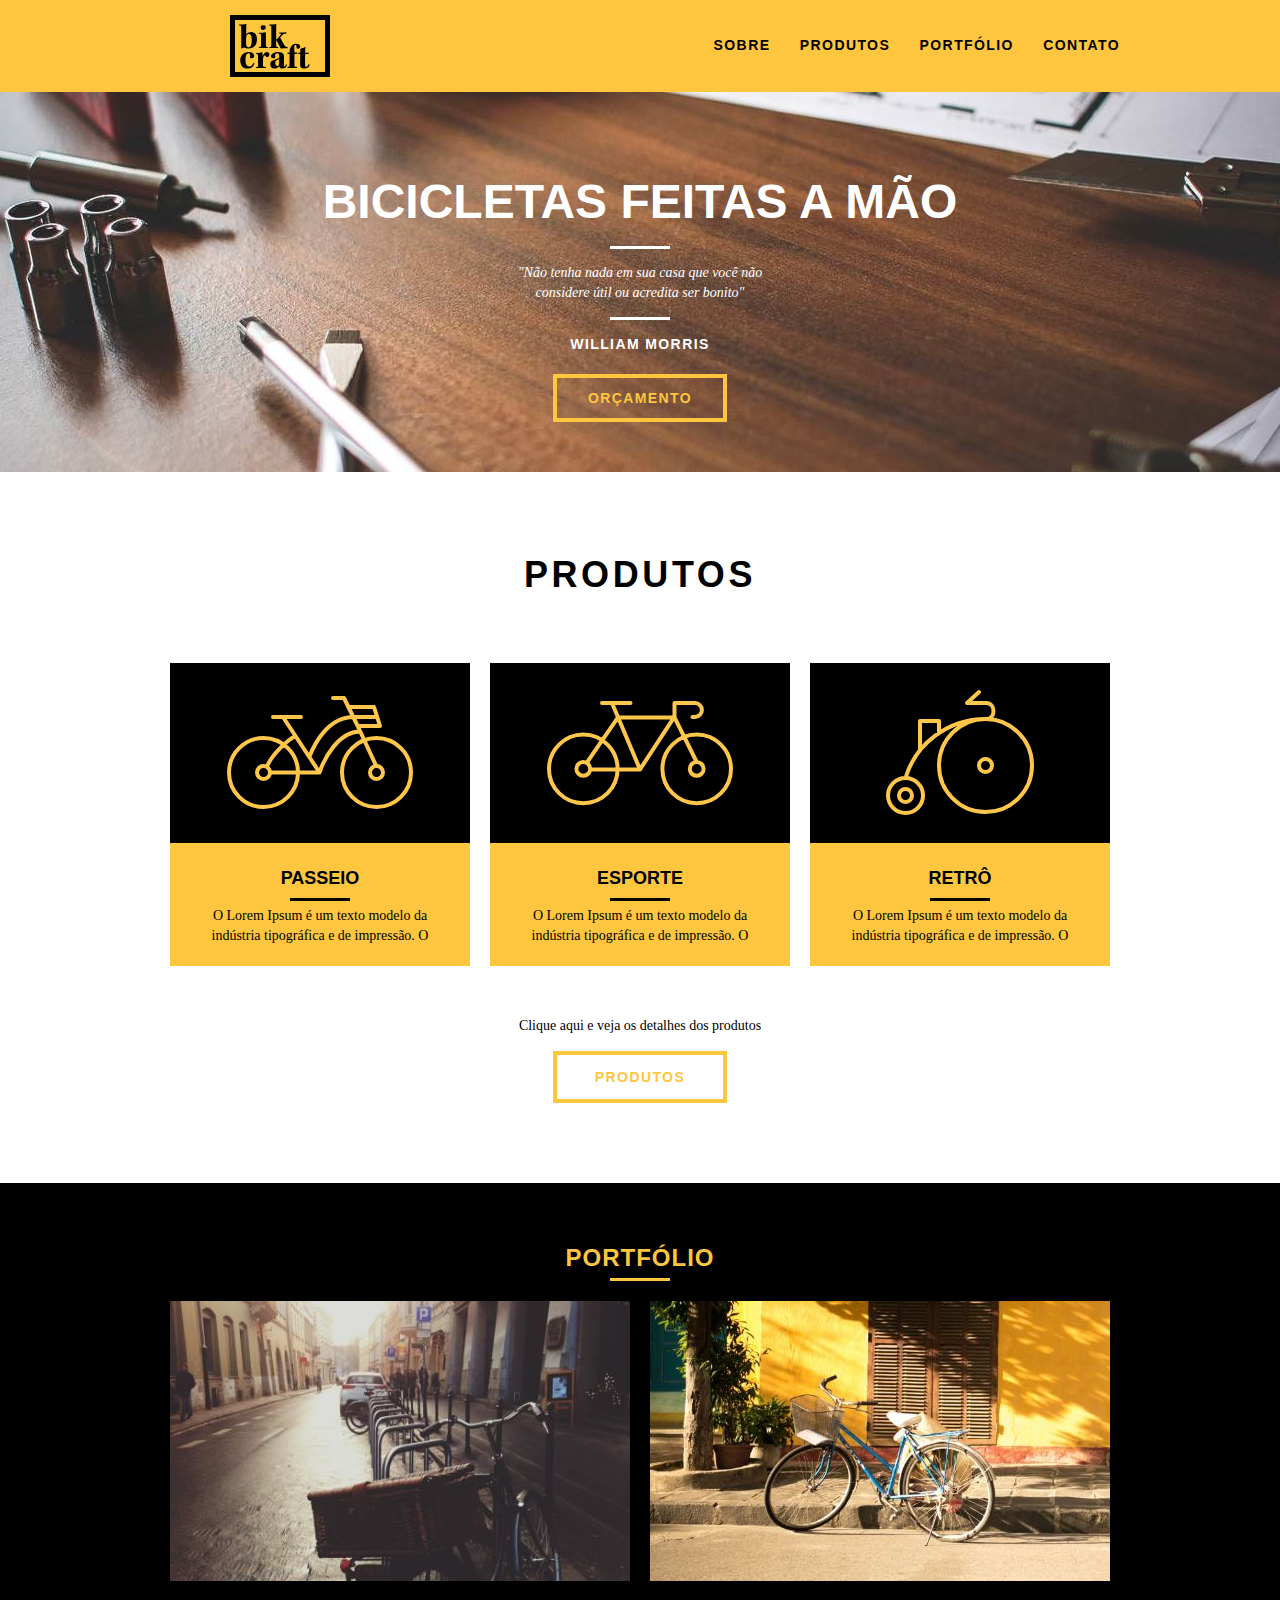
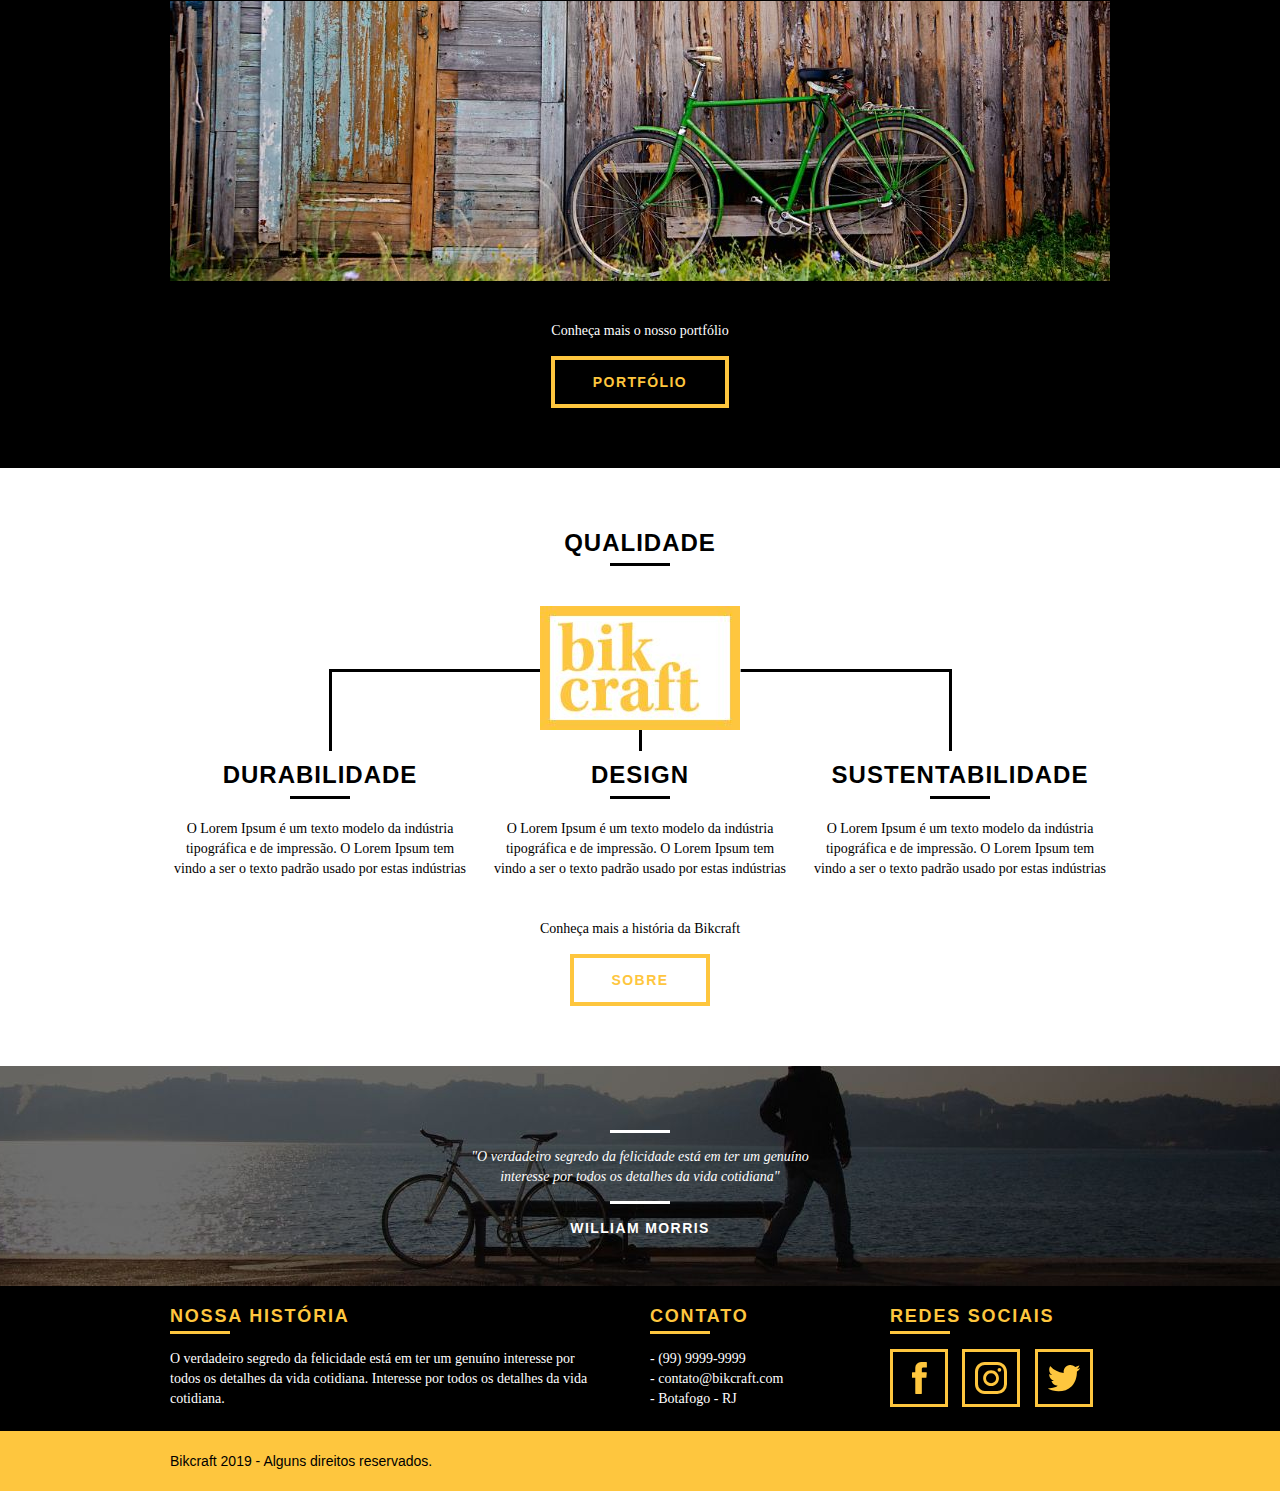
==== commit 7bc6e27e: "Ajustes finais no responsivo e adição de plugins" ====
--- a/index.html
+++ b/index.html
@@ -11,6 +11,7 @@
     <link rel="stylesheet" href="css/style.css" />
     <link rel="stylesheet" href="css/responsivo.css" />
   </head>
+    <script>document.documentElement.classList.add("js")</script>
   <body>
     <header class="header">
       <div class="container">
@@ -43,7 +44,7 @@
     <div id="padding-section">
     <section class="produtos">
       <div class="container">
-        <h2>Produtos</h2>
+        <h2 id="produtos-home">Produtos</h2>
         <div class="grid-1-3">
           <div class="produtos-lista">
             <div class="imagem-produto">
@@ -208,5 +209,6 @@
         </div>
       </div>
     </footer>
+    <script src="./js/script.js"></script>
   </body>
 </html>
--- a/css/style.css
+++ b/css/style.css
@@ -158,6 +158,10 @@
     margin-bottom: 20px;
 }
 
+#produtos-home {
+    color: var(--black);
+}
+
 .produtos .imagem-produto{
     background-color: var(--black);
     padding: 20px;
@@ -755,4 +759,27 @@
 
 #contato .contato-mapa {
     margin-bottom: 60px;
+}
+
+.js [data-slide-nav] {
+    display: block;
+    text-align: center;
+    margin-top: 20px;
+}
+
+.js [data-slide-nav] button {
+    display: inline-block;
+    width: 12px;
+    height: 12px;
+    margin: 4px;
+    border: none;
+    padding: 0;
+    border-radius: 6px;
+    text-indent: -999px;
+    overflow: hidden;
+    background: #1d1d1d;
+    cursor: pointer;
+}
+.js [data-slide-nav] button.active {
+    background: var(--yellow);
 }--- a/css/responsivo.css
+++ b/css/responsivo.css
@@ -1,6 +1,29 @@
 /* Tablets */
 @media only screen and (min-width: 788px) and (max-width: 979px) {
+  .qualidade::before {
+    right: 66px;
+}
 
+.footer .footer-redes ul li a{
+  padding: 6px;
+}
+.footer .footer-redes ul li a img{
+  width: 26px;
+  height: 26px;
+}
+
+.produtos .imagem-passeio, .produtos .imagem-esporte, .produtos .imagem-retro {
+  padding: 110px;
+}
+
+.produtos .texto-info p {
+  padding: 20px 30px;
+  font-size: 14px;
+}
+
+.infos-produto ul li {
+  width: 181px;
+}
 }
 
 /* Smartphone */
@@ -14,15 +37,76 @@
   .header_menu ul li a {border: 4px solid black; width: 136px; display: block;
   float: left;}
   .header_menu ul li a:hover {border-color: white;}
-
-    /* banner introducao */
-  .introducao {margin-top: 0; padding: 10px 0; width: 100%;
+  ul li a.menu-ativo {border-color: white;}
+  
+  /* banner introducao */
+  .introducao {margin-top: 0; padding: 40px 0; width: 100%;
     height: 380px;
     background: url("../img/bg-responsivo.jpg") no-repeat center;
     background-size: cover;}
-  .introducao h1{margin-top: 0;}
+  .introducao h1{margin-top: 0; font-size: 36px;}
   .quote-externo p::before, .quote-externo p::after {
     margin: 10px auto;}
   .quote-externo cite {margin-bottom: 15px;}
 
+  .produtos div {
+    padding: 0;
+  }
+  #padding-section section {
+    padding: 30px 0;
+  }
+  #produtos-home {
+    margin-bottom: 20px;
+  }
+
+  .qualidade::before {
+    display: none;
+}
+  .call-action {
+    padding-top: 10px;
+}
+
+.sobre-introducao, .portfolio-introducao, .produtos-introducao, .contato-introducao {
+  margin-top: 0px;
+}
+
+.sobre div:first-child {
+  padding-right: 0;
+  padding-bottom: 10px;
+}
+
+.sobre p{
+  font-size: 14px;
+  line-height: 20px;
+}
+
+.sobre ul{
+  font-size: 14px;
+  line-height: 25px;
+}
+
+.produtos .imagem-passeio, .produtos .imagem-esporte, .produtos .imagem-retro {
+  padding: 110px 0px;
+}
+
+.produtos .texto-info p {
+  padding: 20px 30px;
+  height: auto;
+  font-size: 14px;
+}
+
+.infos-produto ul li {
+  font-size: 14px;
+  width: 149px;
+}
+
+#produtos .form, #produtos .orcamento-dados ul {
+  padding-right: 0;
+}
+
+#contato-form {
+  padding-right: 0;
+  margin-bottom: 40px;
+}
+
 }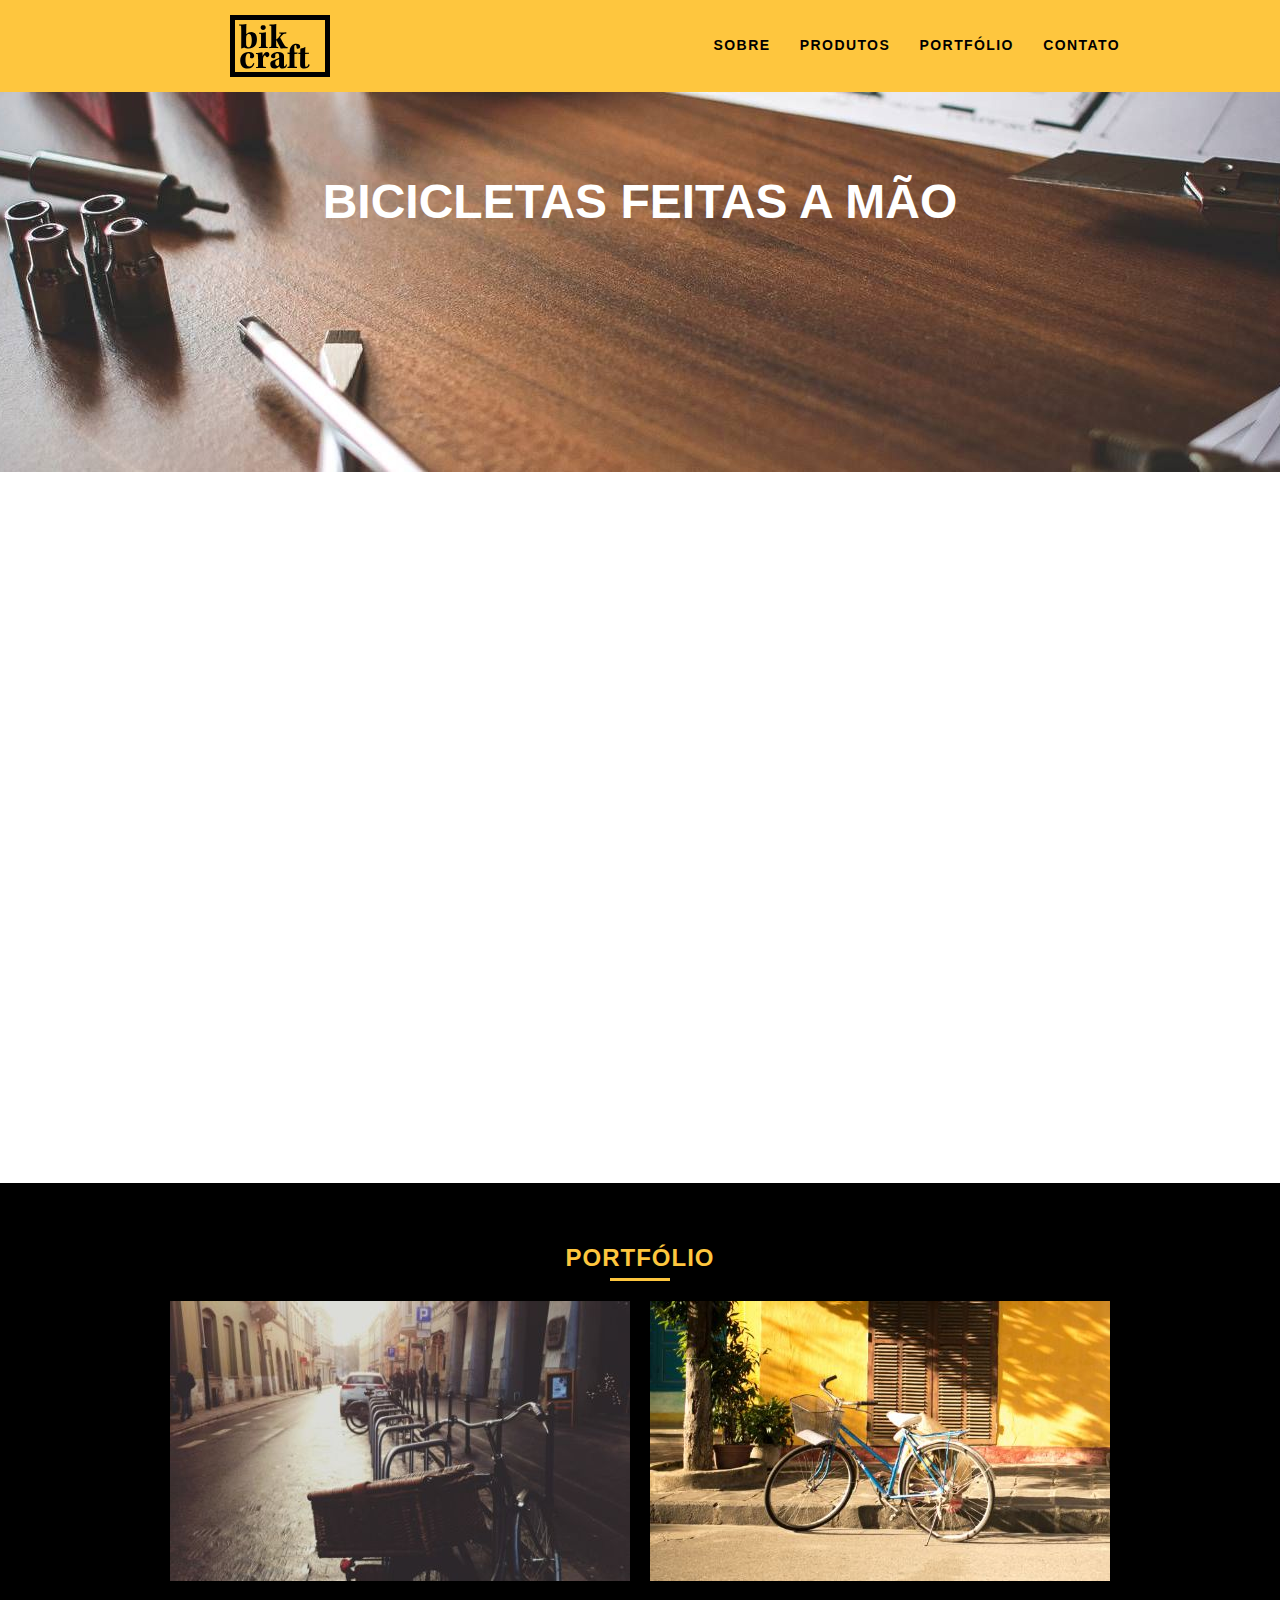
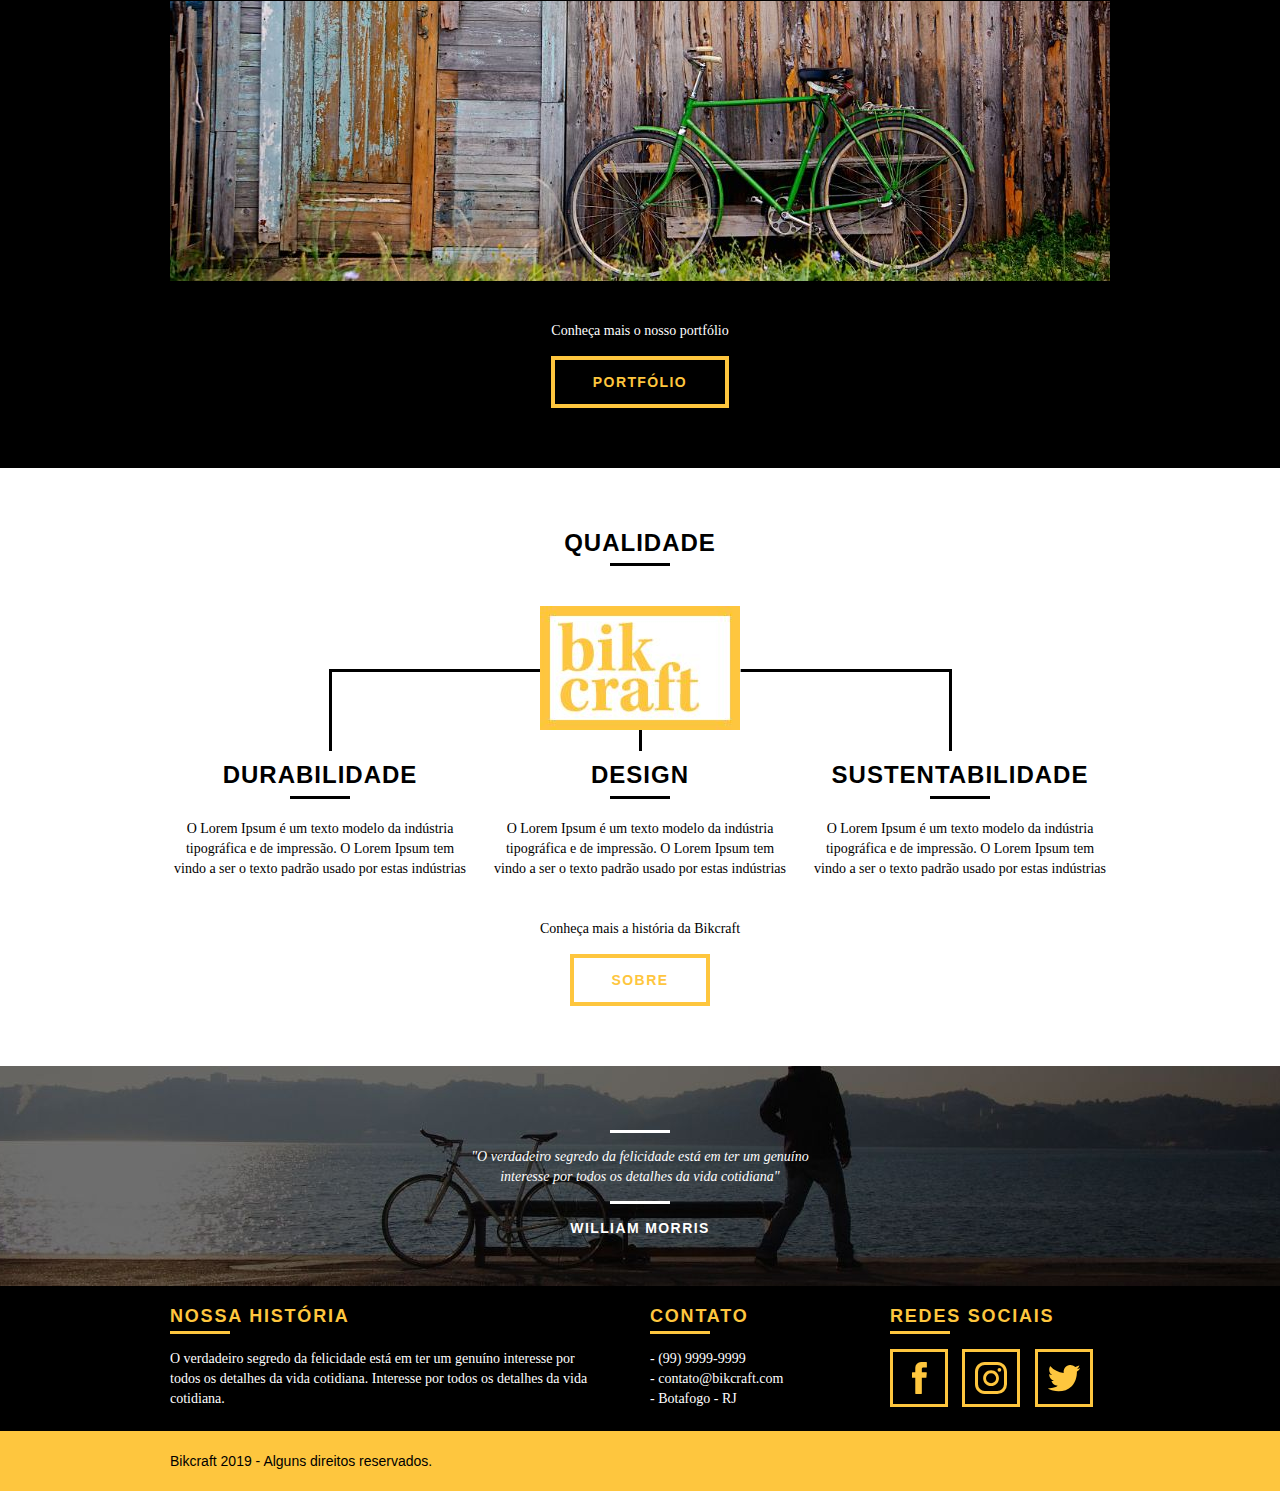
==== commit 7a2c7cd2: "Animações" ====
--- a/index.html
+++ b/index.html
@@ -30,19 +30,19 @@
     </header>
     <section class="introducao">
       <div class="container">
-        <h1>Bicicletas feitas a mão</h1>
-        <blockquote class="quote-externo">
+        <h1 data-anime="400" class="fadeInDown">Bicicletas feitas a mão</h1>
+        <blockquote data-anime="800" class="fadeInDown quote-externo">
           <p>
             "Não tenha nada em sua casa que você não considere útil ou acredita
             ser bonito"
           </p>
           <cite>William Morris</cite>
         </blockquote>
-        <a href="contato.html" class="btn">Orçamento</a>
+        <a data-anime="1200" href="contato.html" class="btn">Orçamento</a>
       </div>
     </section>
     <div id="padding-section">
-    <section class="produtos">
+    <section class="produtos fadeInDown" data-anime="1600">
       <div class="container">
         <h2 id="produtos-home">Produtos</h2>
         <div class="grid-1-3">
@@ -209,6 +209,7 @@
         </div>
       </div>
     </footer>
+    <script src="./js/simple-anime.js"></script>
     <script src="./js/script.js"></script>
   </body>
 </html>
--- a/css/style.css
+++ b/css/style.css
@@ -782,4 +782,25 @@
 }
 .js [data-slide-nav] button.active {
     background: var(--yellow);
-}+}
+
+.js [data-anime] {
+    opacity: 0;
+  }
+  .js .fadeInDown {
+    transform: translate3d(0,-20px,0);
+  }
+  .js .fadeInUp {
+    transform: translate3d(0,20px,0);
+  }
+  .js .fadeInRight {
+    transform: translate3d(20px,0,0);
+  }
+  .js .fadeInLeft {
+    transform: translate3d(-20px,0,0);
+  }
+  .js .anime {
+    opacity: 1;
+    transform: none;
+    transition: transform .8s, opacity .8s;
+  }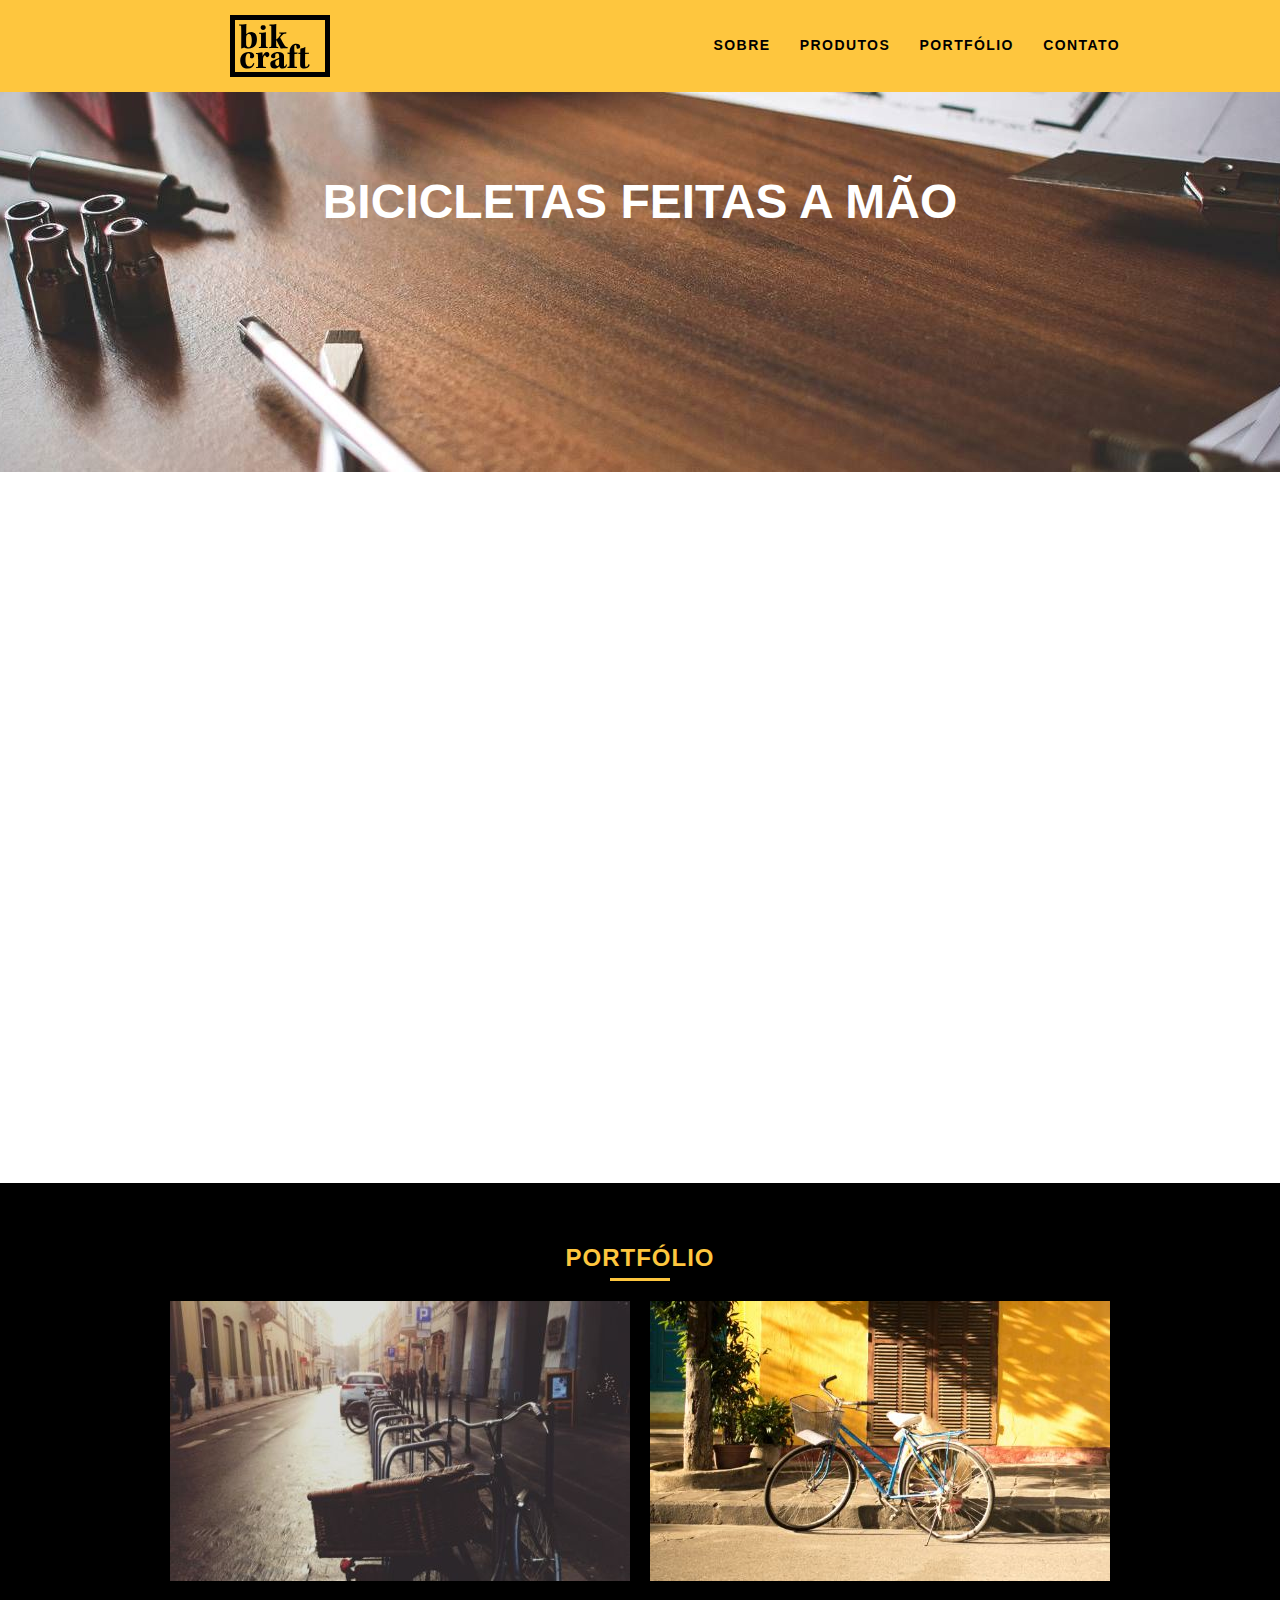
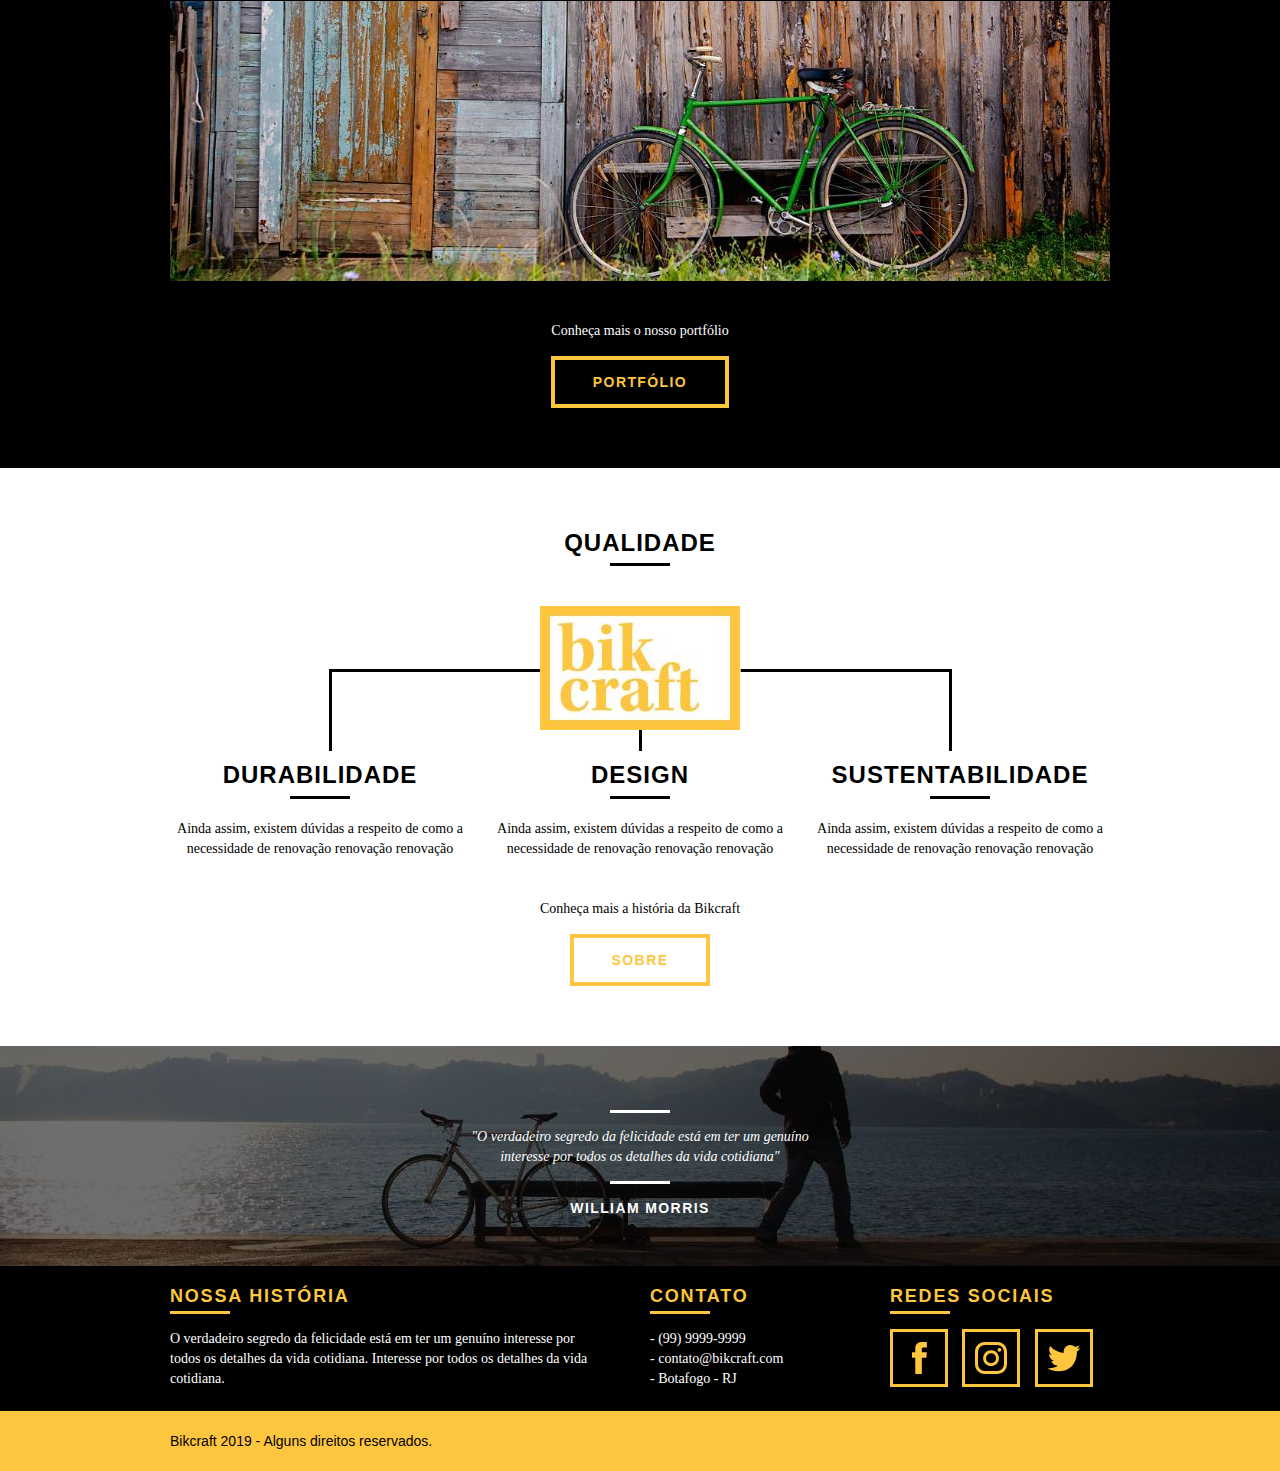
==== commit 5f477be7: "SEO e envio de formulário" ====
--- a/index.html
+++ b/index.html
@@ -4,7 +4,20 @@
     <meta charset="UTF-8" />
     <meta http-equiv="X-UA-Compatible" content="IE=edge" />
     <meta name="viewport" content="width=device-width, initial-scale=1.0" />
-    <title>Bikcraft</title>
+    <title>Bikcraft - Bicicletas personalizadas</title>
+    <meta name="description" content="Compre a sua bicicleta personalizada na Bikcraft. Possuímos modelos Passeio,
+    Retrô e Esporte.">
+
+    <meta property="og:type" content="website"/>
+    <meta property="og:title" content="Bikcraft - Bicicletas personalizadas"/>
+    <meta property="og:description" content="Compre a sua bicicleta personalizada na Bikcraft. Possuímos modelos Passeio,
+    Retrô e Esporte."/>
+    <meta property="og:url" content="http://bikcraft.com/"/>
+    <meta property="og:image" content="http://bikcraft.com/img/og-image.png"/>
+    <meta name="viewport" content="width=device-width, initial-scale=1">
+
+    <link rel="shortcut icon" href="favicon.ico">
+
     <link rel="stylesheet" href="css/normalize.css" />
     <link rel="stylesheet" href="css/reset.css" />
     <link rel="stylesheet" href="css/grid.css" />
@@ -53,8 +66,7 @@
             <div class="descricao-produto">
               <h3>Passeio</h3>
               <p>
-                O Lorem Ipsum é um texto modelo da indústria tipográfica e de
-                impressão. O
+                Muito melhor do que passear pela orla a vidros fechados.
               </p>
             </div>
           </div>
@@ -68,8 +80,7 @@
             <div class="descricao-produto">
               <h3>Esporte</h3>
               <p>
-                O Lorem Ipsum é um texto modelo da indústria tipográfica e de
-                impressão. O
+                Mais rápida do que Forrest Gump, ninguém vai pegar você.
               </p>
             </div>
           </div>
@@ -83,8 +94,7 @@
             <div class="descricao-produto">
               <h3>Retrô</h3>
               <p>
-                O Lorem Ipsum é um texto modelo da indústria tipográfica e de
-                impressão. O
+                O passado volta para relembrarmos o que devemos fazer no futuro.
               </p>
             </div>
           </div>
@@ -121,25 +131,19 @@
         <div class="grid-1-3">
           <h3>Durabilidade</h3>
           <p>
-            O Lorem Ipsum é um texto modelo da indústria tipográfica e de
-            impressão. O Lorem Ipsum tem vindo a ser o texto padrão usado por
-            estas indústrias
+            Ainda assim, existem dúvidas a respeito de como a necessidade de renovação renovação renovação
           </p>
         </div>
         <div class="grid-1-3">
           <h3>Design</h3>
           <p>
-            O Lorem Ipsum é um texto modelo da indústria tipográfica e de
-            impressão. O Lorem Ipsum tem vindo a ser o texto padrão usado por
-            estas indústrias
+            Ainda assim, existem dúvidas a respeito de como a necessidade de renovação renovação renovação
           </p>
         </div>
         <div class="grid-1-3">
           <h3>Sustentabilidade</h3>
           <p>
-            O Lorem Ipsum é um texto modelo da indústria tipográfica e de
-            impressão. O Lorem Ipsum tem vindo a ser o texto padrão usado por
-            estas indústrias
+            Ainda assim, existem dúvidas a respeito de como a necessidade de renovação renovação renovação
           </p>
         </div>
       </div>
--- a/css/style.css
+++ b/css/style.css
@@ -803,4 +803,18 @@
     opacity: 1;
     transform: none;
     transition: transform .8s, opacity .8s;
+  }
+
+  .nao-aparece {
+      visibility: hidden;
+      position: absolute;
+      height: 0;
+  }
+
+  #form-sucesso {
+      color: #31aa38;
+  }
+
+  #form-erro {
+      color: #f645f0;
   }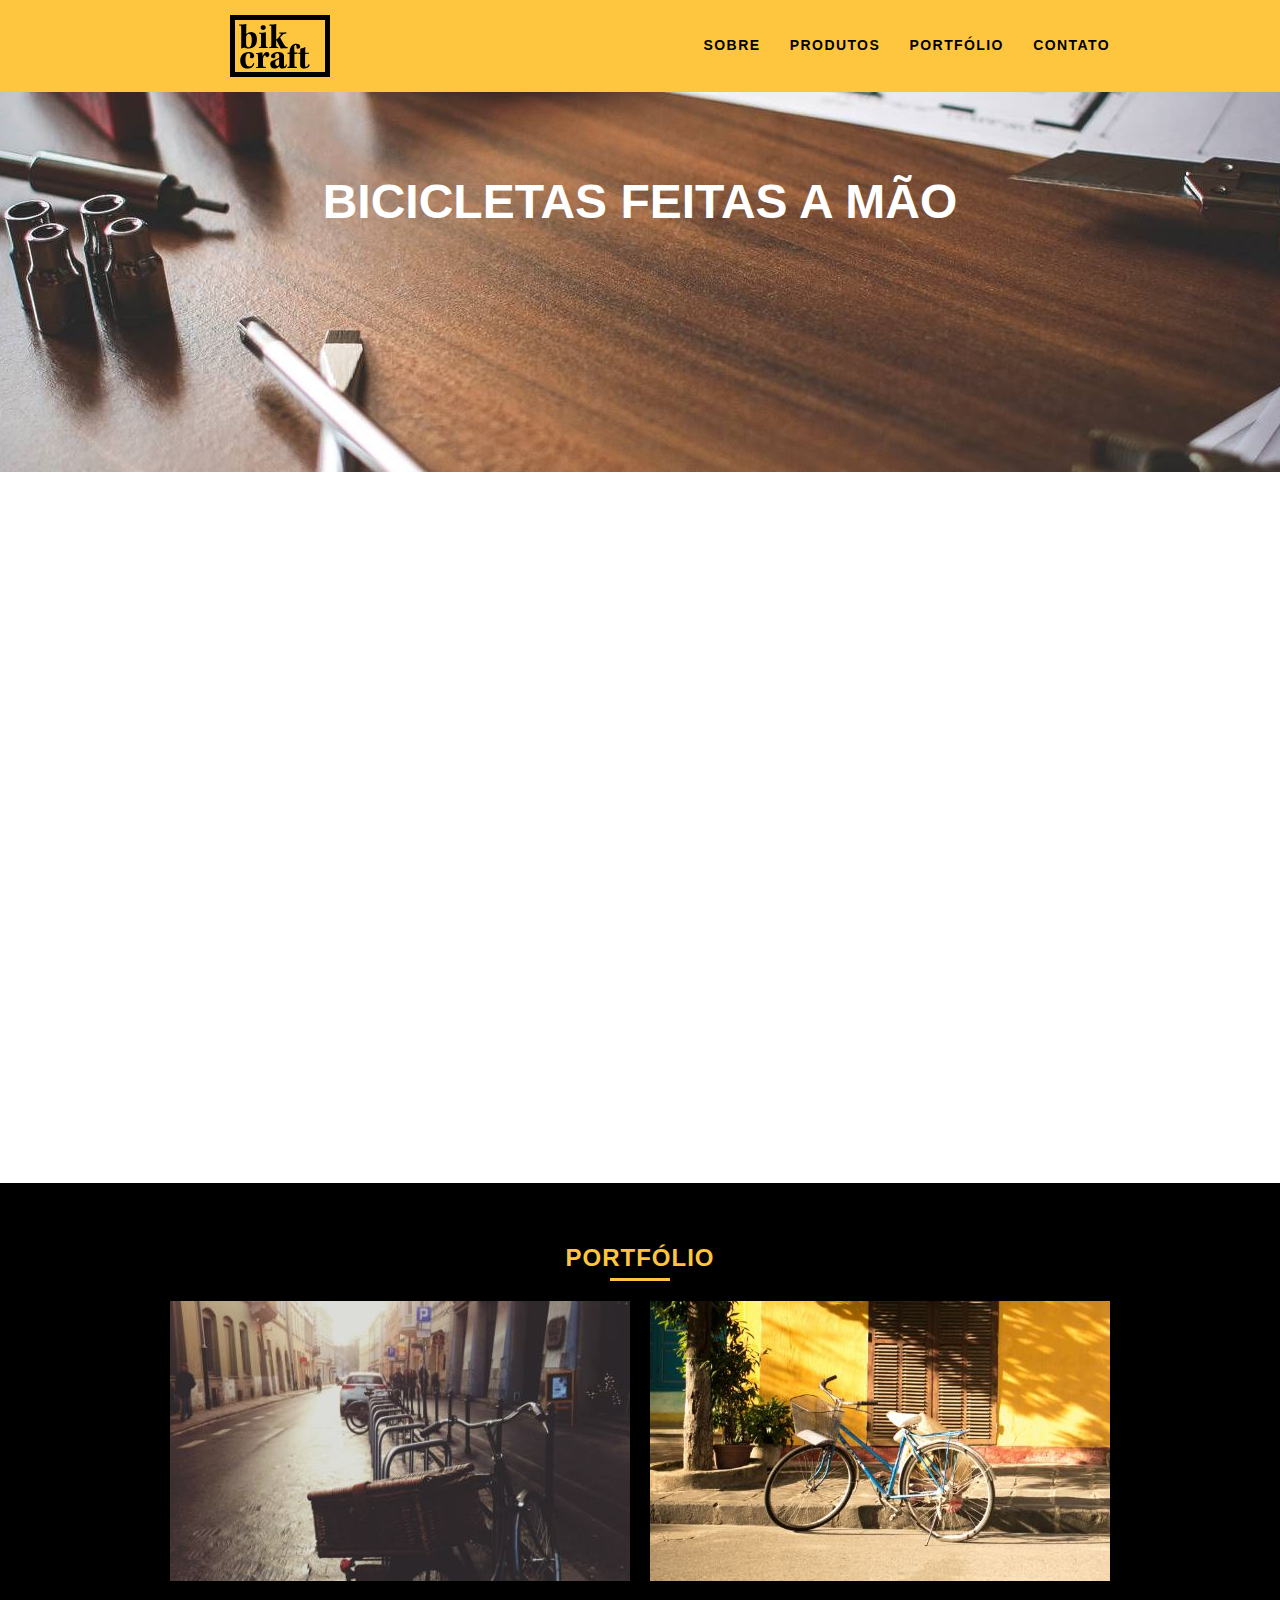
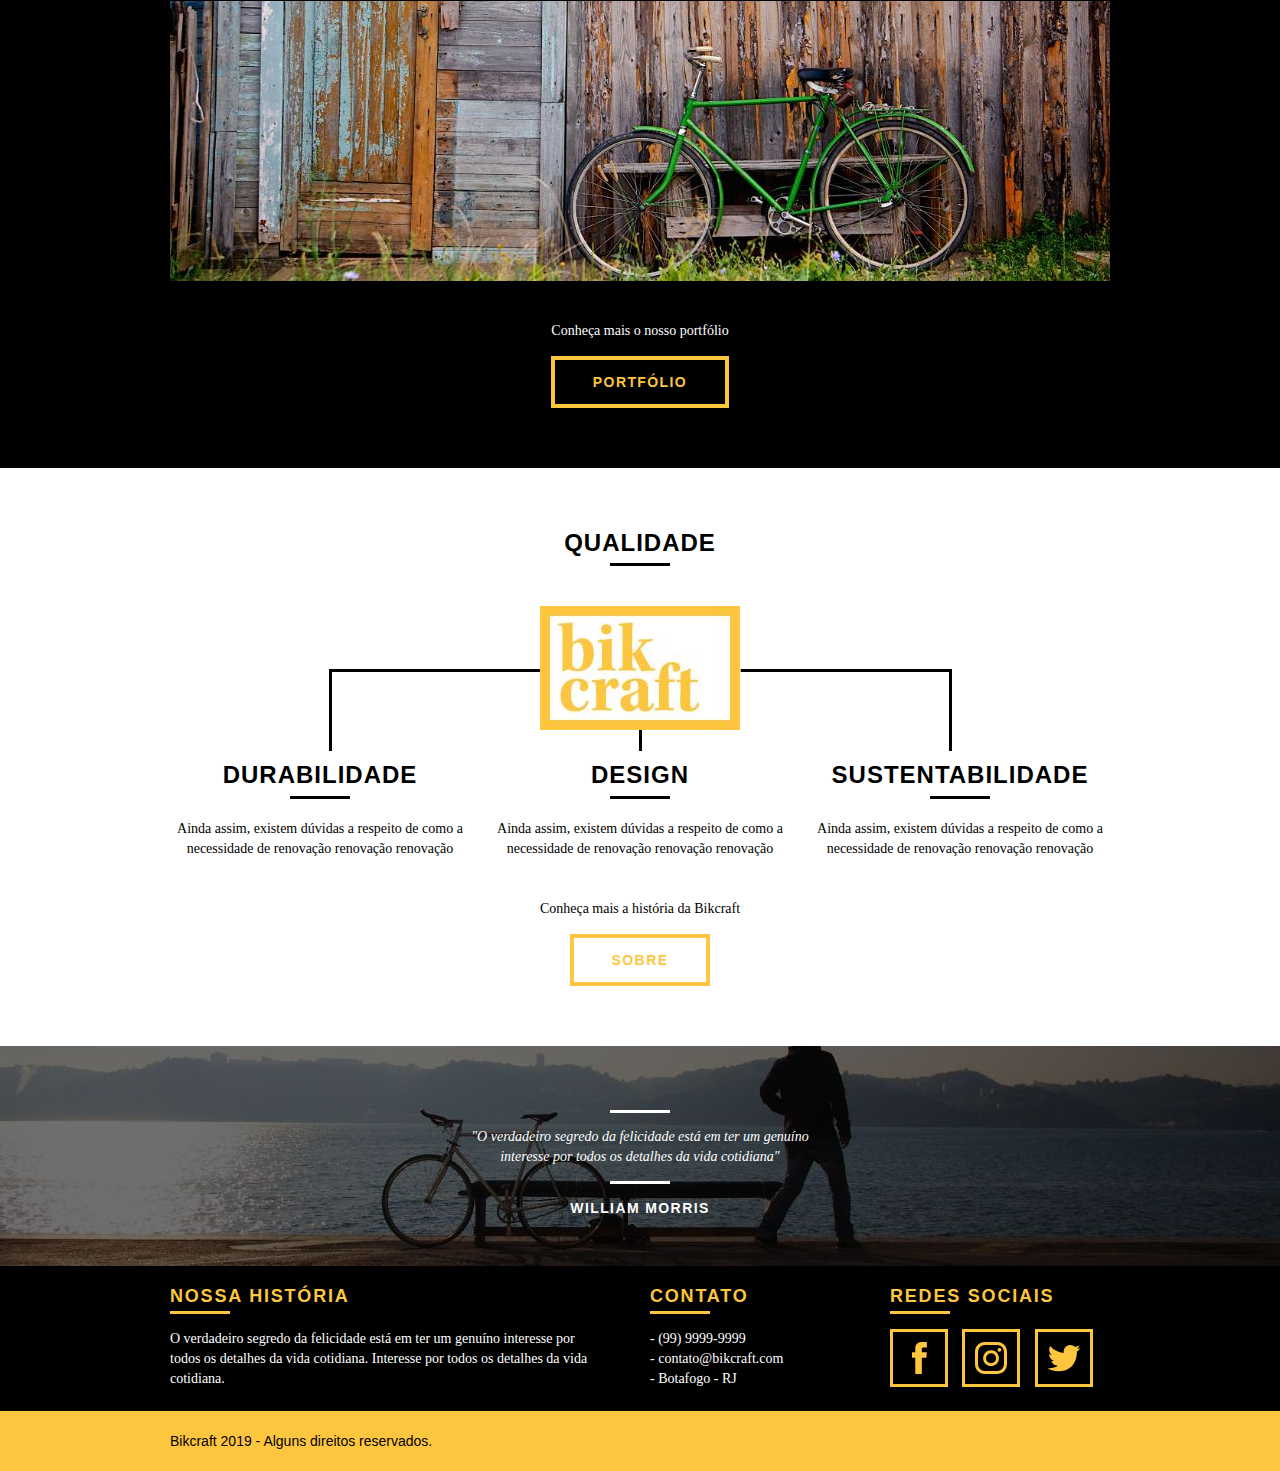
==== commit 9762579a: "Ajustes finais" ====
--- a/index.html
+++ b/index.html
@@ -17,21 +17,15 @@
     <meta name="viewport" content="width=device-width, initial-scale=1">
 
     <link rel="shortcut icon" href="favicon.ico">
-
-    <link rel="stylesheet" href="css/normalize.css" />
-    <link rel="stylesheet" href="css/reset.css" />
-    <link rel="stylesheet" href="css/grid.css" />
-    <link rel="stylesheet" href="css/style.css" />
-    <link rel="stylesheet" href="css/responsivo.css" />
+    <link rel="stylesheet" href="/css/styles.css" />
   </head>
-    <script>document.documentElement.classList.add("js")</script>
   <body>
     <header class="header">
       <div class="container">
         <a href="index.html" class="grid-4">
           <img src="img/bikcraft.svg" alt="Bikcraft" />
         </a>
-        <nav class="header_menu" class="grid-12">
+        <nav class="header_menu grid-12">
           <ul>
             <li><a href="sobre.html">Sobre</a></li>
             <li><a href="produtos.html">Produtos</a></li>
@@ -154,7 +148,7 @@
       </div>
     </section>
   </div>
-    <section class="quebra-texto">
+    <div class="quebra-texto">
       <blockquote class="quote-externo container">
         <p>
           "O verdadeiro segredo da felicidade está em ter um genuíno<br />
@@ -162,7 +156,7 @@
         </p>
         <cite>William Morris</cite>
       </blockquote>
-    </section>
+    </div>
     <footer>
       <div class="footer">
         <div class="container">
@@ -213,6 +207,7 @@
         </div>
       </div>
     </footer>
+    <script>document.documentElement.classList.add("js")</script>
     <script src="./js/simple-anime.js"></script>
     <script src="./js/script.js"></script>
   </body>
--- a/css/styles.css
+++ b/css/styles.css
@@ -0,0 +1 @@
+html{line-height:1.15;-webkit-text-size-adjust:100%}body{margin:0}main{display:block}h1{font-size:2em;margin:.67em 0}hr{box-sizing:content-box;height:0;overflow:visible}pre{font-family:monospace,monospace;font-size:1em}a{background-color:transparent}abbr[title]{border-bottom:none;text-decoration:underline;text-decoration:underline dotted}b,strong{font-weight:bolder}code,kbd,samp{font-family:monospace,monospace;font-size:1em}small{font-size:80%}sub,sup{font-size:75%;line-height:0;position:relative;vertical-align:baseline}sub{bottom:-.25em}sup{top:-.5em}img{border-style:none}button,input,optgroup,select,textarea{font-family:inherit;font-size:100%;line-height:1.15;margin:0}button,input{overflow:visible}button,select{text-transform:none}button,[type="button"],[type="reset"],[type="submit"]{-webkit-appearance:button}button::-moz-focus-inner,[type="button"]::-moz-focus-inner,[type="reset"]::-moz-focus-inner,[type="submit"]::-moz-focus-inner{border-style:none;padding:0}button:-moz-focusring,[type="button"]:-moz-focusring,[type="reset"]:-moz-focusring,[type="submit"]:-moz-focusring{outline:1px dotted ButtonText}fieldset{padding:.35em .75em .625em}legend{box-sizing:border-box;color:inherit;display:table;max-width:100%;padding:0;white-space:normal}progress{vertical-align:baseline}textarea{overflow:auto}[type="checkbox"],[type="radio"]{box-sizing:border-box;padding:0}[type="number"]::-webkit-inner-spin-button,[type="number"]::-webkit-outer-spin-button{height:auto}[type="search"]{-webkit-appearance:textfield;outline-offset:-2px}[type="search"]::-webkit-search-decoration{-webkit-appearance:none}::-webkit-file-upload-button{-webkit-appearance:button;font:inherit}details{display:block}summary{display:list-item}template{display:none}[hidden]{display:none}a{text-decoration:none}ol,ul{list-style:none}html,body,div,span,iframe,h1,h2,h3,h4,h5,h6,p,blockquote,a,em,img,dl,dt,dd,ol,ul,li,fieldset,form,label,legend,article,footer,header,nav,section,main{margin:0;padding:0;border:0;vertical-align:baseline}h1,h2,h3,h4,h5,h6,p,a,ul{font-size:1em;font-weight:400}*,:before,:after{-webkit-box-sizing:border-box;-moz-box-sizing:border-box;box-sizing:border-box}.container{width:960px;margin:0 auto;padding:0;position:relative}.container:after,.container:before{content:" ";display:table}.container:after{clear:both}.grid-1,.grid-2,.grid-3,.grid-4,.grid-5,.grid-6,.grid-7,.grid-8,.grid-9,.grid-10,.grid-11,.grid-12,.grid-13,.grid-14,.grid-15,.grid-16,.grid-1-3{float:left;margin-left:10px;margin-right:10px}.grid-1{width:40px}.grid-2{width:100px}.grid-3{width:160px}.grid-4{width:220px}.grid-5{width:280px}.grid-6{width:340px}.grid-7{width:400px}.grid-8{width:460px}.grid-9{width:520px}.grid-10{width:580px}.grid-11{width:640px}.grid-12{width:700px}.grid-13{width:760px}.grid-14{width:820px}.grid-15{width:880px}.grid-16{width:940px}.grid-1-3{width:300px}@media only screen and (min-width: 788px) and (max-width: 979px){.container{width:768px}.grid-1{width:28px}.grid-2{width:76px}.grid-3{width:124px}.grid-4{width:172px}.grid-5{width:220px}.grid-6{width:268px}.grid-7{width:316px}.grid-8{width:364px}.grid-9{width:412px}.grid-10{width:460px}.grid-11{width:508px}.grid-12{width:556px}.grid-13{width:604px}.grid-14{width:652px}.grid-15{width:700px}.grid-16{width:748px}.grid-1-3{width:236px}}@media only screen and (max-width: 787px){.container{width:300px}.grid-1,.grid-2,.grid-3,.grid-4,.grid-5,.grid-6,.grid-7,.grid-8,.grid-9,.grid-10,.grid-11,.grid-12,.grid-13,.grid-14,.grid-15,.grid-16,.grid-1-3{width:300px;margin:0 0 20px;float:none}}:root{--yellow:#fec63e;--black:#000;--white:#fff}body{font-family:Arial,Helvetica,sans-serif}a{transition:ease-in-out .3s}p{font-family:Georgia,"Times New Roman",Times,serif;font-size:14px;line-height:20px;color:var(--white)}h2,h3{font-size:24px;font-weight:700;line-height:30px;letter-spacing:1px;text-transform:uppercase;text-align:center;margin-bottom:40px}h3{text-align:unset}h2::after,h3::after{content:"";display:block;width:60px;height:3px;background:var(--black);margin:5px auto}#padding-section section{padding:60px 0}img{display:block;margin:0 auto;max-width:100%}.btn{padding:10px 31px;background-color:transparent;border:solid 4px var(--yellow);text-transform:uppercase;font-size:14px;line-height:20px;color:var(--yellow);font-weight:700;letter-spacing:.1em;transition:ease-in-out .3s;display:inline-block}.btn:hover{border-color:var(--white);color:var(--white)}.btn.btn-preto:hover{border-color:var(--black);color:var(--black)}.header{position:fixed;top:0;width:100%;background-color:var(--yellow);padding:15px 0;z-index:200}.header_menu{text-align:right}.header_menu ul li{display:inline-block;margin-left:25px;margin-top:20px}.header_menu ul li a{color:var(--black);font-weight:700;text-transform:uppercase;letter-spacing:.1em;font-size:14px;line-height:20px;padding:10px 0}.header_menu ul li a:hover{color:var(--white)}ul li a.menu-ativo{color:var(--white)}.introducao{width:100%;height:380px;background:url(../img/bg.jpg) no-repeat center;background-size:cover;margin-top:92px;text-align:center}.introducao h1{color:var(--white);text-transform:uppercase;font-weight:700;font-size:48px;line-height:60px;margin-top:80px}.quote-externo{max-width:262px;margin:10px auto;font-style:italic}.quote-externo p::before,.quote-externo p::after{content:"";display:block;width:60px;height:3px;background:var(--white);margin:14px auto}.quote-externo cite{display:block;font-family:Arial,Helvetica,sans-serif;font-size:14px;font-weight:700;line-height:20px;letter-spacing:.1em;font-style:normal;color:var(--white);text-transform:uppercase;margin-bottom:20px}#produtos-home{color:var(--black)}.produtos .imagem-produto{background-color:var(--black);padding:20px;text-align:center}.produtos .descricao-produto{padding:20px;text-align:center;background-color:var(--yellow)}.produtos .descricao-produto h3{margin-bottom:0;font-size:18px;letter-spacing:normal}.produtos p{color:var(--black);line-height:20px}.call-action{padding-top:20px;text-align:center;clear:both}.call-action p{margin:20px 0 15px;line-height:20px}.call-action .btn{padding:12px 38px}.portfolio{width:100%;background-color:var(--black)}.portfolio h2{color:var(--yellow);margin-bottom:20px}.portfolio h2::after{background-color:var(--yellow)}img.img-esporte{margin-top:20px}.qualidade{padding:60px 0}.qualidade::before{content:"";width:634px;height:83px;display:block;background:url(../img/linhas.svg) no-repeat center;position:absolute;top:200px;right:162.5px;z-index:-1}.qualidade p{color:var(--black)}.qualidade h3{margin-bottom:20px}.qualidade h3::after{margin:6px auto}.qualidade .lista-qualidade div{text-align:center;padding-top:30px}.quebra-texto{width:100%;height:220px;background:url(../img/bg-footer.jpg) no-repeat center;background-size:cover;text-align:center;padding-top:40px}.quebra-texto .quote-externo{max-width:400px}.footer{width:100%;padding:20px 0;background-color:var(--black);color:var(--white)}.footer h3{font-size:18px;line-height:20px;letter-spacing:.1em;color:var(--yellow);margin-bottom:15px}.footer h3::after{margin:5px 0 12px;background-color:var(--yellow)}.footer .footer-historia{padding-right:40px}.footer .footer-contato ul li{font-family:Georgia,"Times New Roman",Times,serif;font-size:14px;line-height:20px}.footer .footer-redes ul li{display:inline-block;margin-right:10px}.footer .footer-redes ul li a{border:3px solid var(--yellow);display:block;padding:10px}.footer .footer-redes ul li a:hover{border-color:var(--white)}.copy{width:100%;background-color:var(--yellow);padding:20px 0}.copy p{color:var(--black);font-family:Arial,Helvetica,sans-serif}.sobre-introducao{width:100%;height:160px;background:url(../img/bg-sobre.jpg) no-repeat center;background-size:cover;margin-top:92px;text-align:center;padding:40px 0}.introducao-pags h1{text-transform:uppercase;font-size:36px;line-height:40px;font-weight:700;color:var(--white)}.introducao-pags h1::after{content:"";display:block;width:60px;height:3px;background:var(--white);margin:5px auto 10px}.sobre h2,.sobre h2::after{text-align:start;margin:5px 0 10px}.sobre div:first-child{padding-right:81px;padding-bottom:50px}.sobre p{font-size:18px;line-height:25px;color:var(--black)}.sobre ul{font-family:Georgia,"Times New Roman",Times,serif;font-size:18px;line-height:25px}#sobre section.sobre{padding:60px 0 10px}.produtos h2{color:var(--white);text-transform:uppercase;font-weight:700;font-size:36px;letter-spacing:.1em;line-height:40px}.produtos h2::after,.produtos h2::before{content:"";display:block;width:60px;height:3px;background:var(--white);margin:5px auto}.produtos-introducao{width:100%;height:160px;background:url(../img/bg-produtos.jpg) no-repeat center;background-size:cover;margin-top:92px;text-align:center;padding:40px 0}.produtos{padding-top:60px}.produtos div{padding:10px 0}.produtos .imagem-passeio{background:url(../img/produtos/passeio-1.jpg) no-repeat center;height:280px;text-align:center;padding:120px}.produtos .icon-passeio{background:url(../img/produtos/passeio.svg) no-repeat center;background-color:var(--black);height:280px}.produtos .imagem-passeio2{background:url(../img/produtos/passeio-2.jpg) no-repeat center;background-color:var(--black);height:280px}.produtos .texto-info{background-color:var(--black);padding:0}.produtos .texto-info p{color:var(--white);padding:30px 30px 60px;line-height:25px;font-size:18px;height:180px}div .infos-produto{padding:0;overflow:auto}.infos-produto ul li{float:left;background-color:var(--yellow);text-align:center;text-transform:uppercase;font-size:18px;font-weight:700;line-height:20px;width:229px;height:49px;padding:15px 0}.infos-produto ul li:nth-child(1),.infos-produto ul li:nth-child(2){margin-bottom:2px}.infos-produto ul li:nth-child(even){margin-left:2px}.produtos .imagem-esporte{background:url(../img/produtos/esporte-1.jpg) no-repeat center;height:280px;text-align:center;padding:120px}.produtos .icon-esporte{background:url(../img/produtos/esporte.svg) no-repeat center;background-color:var(--black);height:280px}.produtos .imagem-esporte2{background:url(../img/produtos/esporte-2.jpg) no-repeat center;background-color:var(--black);height:280px}.produtos .imagem-retro{background:url(../img/produtos/retro-1.jpg) no-repeat center;height:280px;text-align:center;padding:120px}.produtos .icon-retro{background:url(../img/produtos/retro.svg) no-repeat center;background-color:var(--black);height:280px}.produtos .imagem-retro2{background:url(../img/produtos/retro-2.jpg) no-repeat center;background-color:var(--black);height:280px}.orcamento{padding:40px 0;margin-top:60px;background-color:var(--black);width:100%}.orcamento h2{color:var(--yellow)}.orcamento h2::after{background-color:var(--yellow)}#produtos .form{padding-right:60px}#produtos .form label{display:block;color:var(--white);font-family:Georgia,"Times New Roman",Times,serif;font-size:18px;line-height:25px;margin-bottom:5px}#produtos .form input{display:block;width:100%;margin-bottom:10px;border:4px solid var(--yellow);background-color:transparent;color:var(--white);padding:7px 10px;outline:none;font-size:14px;font-family:Georgia,"Times New Roman",Times,serif}#produtos .form textarea{display:block;height:120px;width:100%;margin-bottom:10px;border:4px solid var(--yellow);background-color:transparent;color:var(--white);padding:7px 10px;outline:none;font-size:14px;font-family:Georgia,"Times New Roman",Times,serif}#produtos .form button.btn{padding:7px 40px;margin-top:10px;cursor:pointer;clear:both}#produtos .orcamento-dados{color:var(--white)}#produtos .orcamento-dados h3{margin:0;font-size:18px;line-height:25px;color:var(--yellow);font-weight:700}#produtos .orcamento-dados span{display:block;font-size:18px;line-height:30px;font-family:Georgia,"Times New Roman",Times,serif}#produtos .orcamento-dados span:nth-of-type(even){margin-bottom:30px}#produtos .orcamento-dados ul{padding-right:60px}#produtos .orcamento-dados ul li{font-family:Georgia,"Times New Roman",Times,serif;font-size:14px;padding:10px 15px}#produtos .orcamento-dados ul li:nth-child(odd){background-color:#1d1d1d}#produtos .orcamento-dados p{margin:8px 0}.portfolio-introducao{width:100%;height:160px;background:url(../img/bg-portfolio.jpg) no-repeat center;background-size:cover;margin-top:92px;text-align:center;padding:40px 0}#portfolio .portfolio{padding:40px 0}#portfolio .quote-clientes{padding:60px 0;max-width:460px;margin:0 auto}#portfolio .quote-clientes p{color:var(--black);font-size:18px;line-height:25px;text-align:center;font-style:italic;margin-bottom:20px}#portfolio .quote-clientes cite{font-weight:700;font-size:18px;float:right;font-style:normal}.contato-introducao{width:100%;height:160px;background:url(../img/bg-contato.jpg) no-repeat center;background-size:cover;margin-top:92px;text-align:center;padding:40px 0}.contato{padding:40px 0}#contato-form{padding-right:60px}#contato-form label{display:block;font-family:Georgia,"Times New Roman",Times,serif;font-size:18px;line-height:25px;margin-bottom:5px}#contato-form input{display:block;width:100%;margin-bottom:10px;border:4px solid var(--yellow);background-color:transparent;padding:7px 10px;outline:none;font-size:14px;font-family:Georgia,"Times New Roman",Times,serif}#contato-form textarea{display:block;height:120px;width:100%;margin-bottom:10px;border:4px solid var(--yellow);background-color:transparent;padding:7px 10px;outline:none;font-size:14px;font-family:Georgia,"Times New Roman",Times,serif}#contato-form button.btn{padding:7px 40px;margin-top:10px;cursor:pointer;clear:both}#contato .contato-dados{color:var(--black)}#contato .contato-dados h3{margin:0;font-size:18px;line-height:25px;color:var(--yellow);font-weight:700}#contato .contato-dados h3::after{display:none}#contato .contato-dados span{display:block;font-size:18px;line-height:30px;font-family:Georgia,"Times New Roman",Times,serif}#contato .contato-dados span:nth-of-type(even){margin-bottom:30px}#contato .contato-dados p{margin:8px 0}#contato .contato-dados ul{margin-top:10px}#contato .contato-dados ul li{font-family:Georgia,"Times New Roman",Times,serif;font-size:14px;display:inline-block;margin-right:20px}#contato .contato-dados ul li a{border:3px solid var(--yellow);display:block;padding:10px}#contato .contato-dados ul li a:hover{border-color:var(--black)}#contato .contato-mapa{margin-bottom:60px}.js [data-slide-nav]{display:block;text-align:center;margin-top:20px}.js [data-slide-nav] button{display:inline-block;width:12px;height:12px;margin:4px;border:none;padding:0;border-radius:6px;text-indent:-999px;overflow:hidden;background:#1d1d1d;cursor:pointer}.js [data-slide-nav] button.active{background:var(--yellow)}.js [data-anime]{opacity:0}.js .fadeInDown{transform:translate3d(0,-20px,0)}.js .fadeInUp{transform:translate3d(0,20px,0)}.js .fadeInRight{transform:translate3d(20px,0,0)}.js .fadeInLeft{transform:translate3d(-20px,0,0)}.js .anime{opacity:1;transform:none;transition:transform 0.8s,opacity .8s}.nao-aparece{visibility:hidden;position:absolute;height:0}#form-sucesso{color:#31aa38}#form-erro{color:#f645f0}@media only screen and (min-width: 788px) and (max-width: 979px){.qualidade::before{right:66px}.footer .footer-redes ul li a{padding:6px}.footer .footer-redes ul li a img{width:26px;height:26px}.produtos .imagem-passeio,.produtos .imagem-esporte,.produtos .imagem-retro{padding:110px}.produtos .texto-info p{padding:20px 30px;font-size:14px}.infos-produto ul li{width:181px}}@media only screen and (max-width: 787px){.header{position:relative;padding-bottom:15px}.header img{margin:0 auto 10px}.header_menu{text-align:center}.header_menu ul li{margin:5px}.header_menu ul li a{border:4px solid #000;width:136px;display:block;float:left}.header_menu ul li a:hover{border-color:#fff}ul li a.menu-ativo{border-color:#fff}.introducao{margin-top:0;padding:40px 0;width:100%;height:380px;background:url(../img/bg-responsivo.jpg) no-repeat center;background-size:cover}.introducao h1{margin-top:0;font-size:36px}.quote-externo p::before,.quote-externo p::after{margin:10px auto}.quote-externo cite{margin-bottom:15px}.produtos div{padding:0}#padding-section section{padding:30px 0}#produtos-home{margin-bottom:20px}.qualidade::before{display:none}.call-action{padding-top:10px}.sobre-introducao,.portfolio-introducao,.produtos-introducao,.contato-introducao{margin-top:0}.sobre div:first-child{padding-right:0;padding-bottom:10px}.sobre p{font-size:14px;line-height:20px}.sobre ul{font-size:14px;line-height:25px}.produtos .imagem-passeio,.produtos .imagem-esporte,.produtos .imagem-retro{padding:110px 0}.produtos .texto-info p{padding:20px 30px;height:auto;font-size:14px}.infos-produto ul li{font-size:14px;width:149px}#produtos .form,#produtos .orcamento-dados ul{padding-right:0}#contato-form{padding-right:0;margin-bottom:40px}}